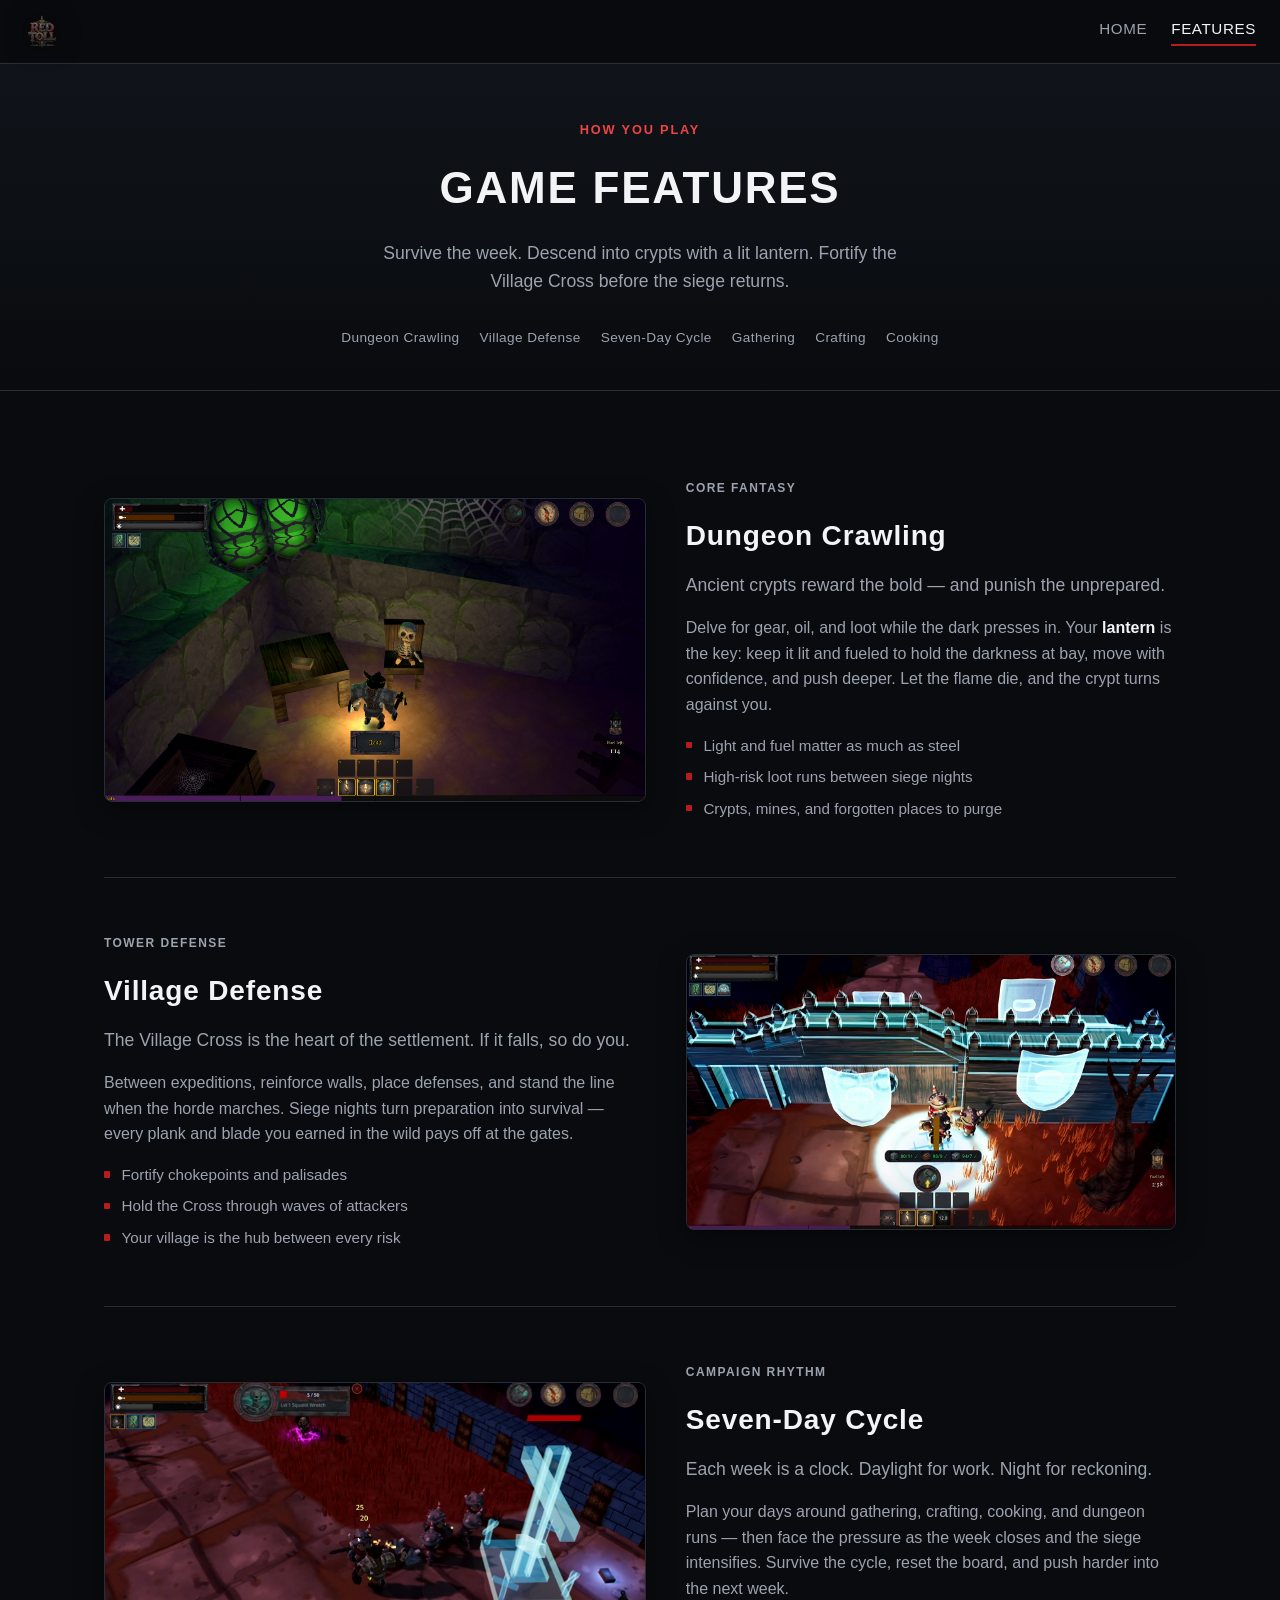
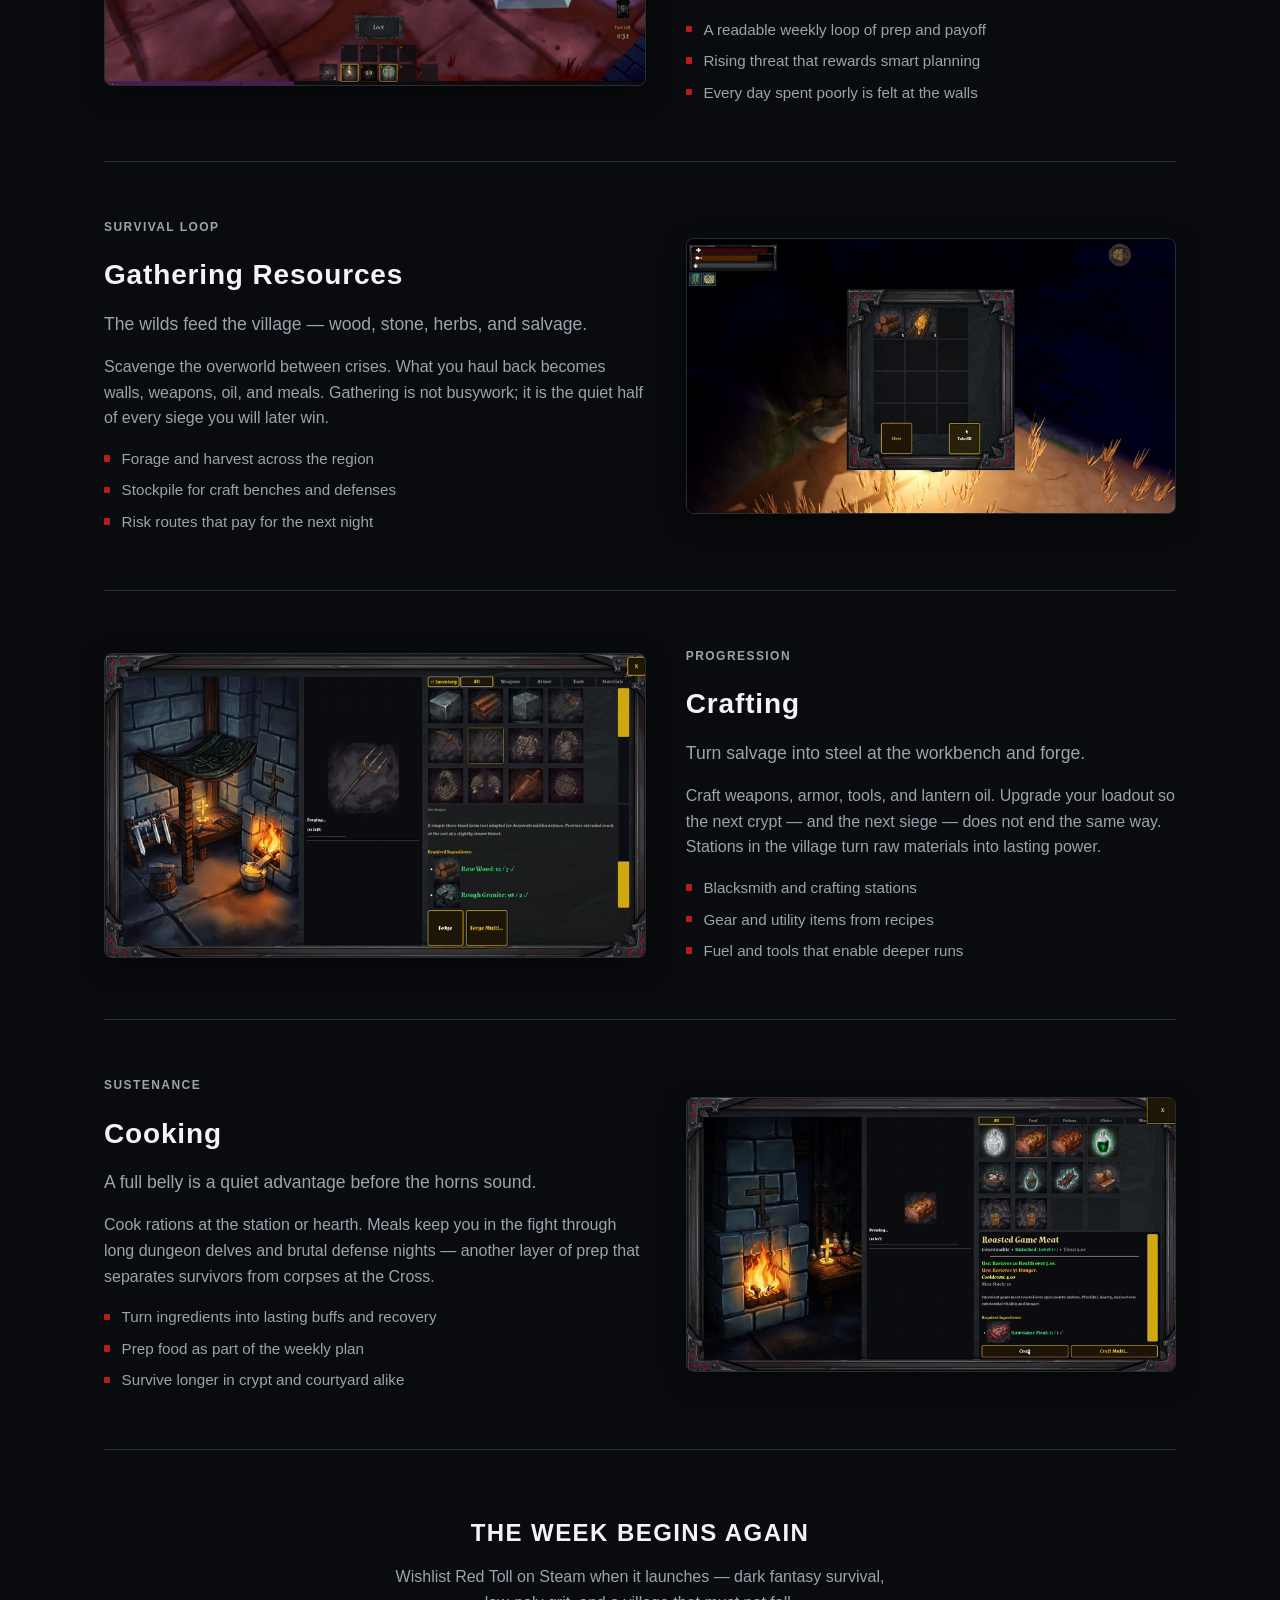
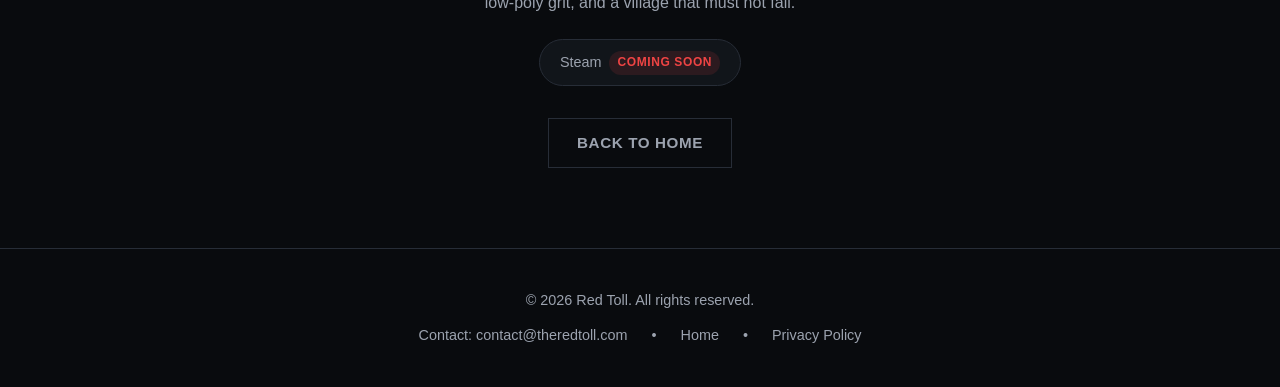
==== features.html @ 8001319e "Flatten site to Pages root and remove nested duplicates. Co-authored-by: Cursor <cursoragent@cursor." ====
<!DOCTYPE html>
<html lang="en">
<head>
  <meta charset="UTF-8">
  <meta name="viewport" content="width=device-width, initial-scale=1.0">
  <title>Red Toll — Features</title>
  <meta name="description" content="Dungeon crawling by lantern-light, village defense, the seven-day cycle, gathering, crafting, and cooking in Red Toll.">
  <link rel="icon" type="image/png" href="images/icon.png">
  <link rel="stylesheet" href="styles.css">
</head>
<body>

  <nav class="site-nav">
    <a href="index.html" class="nav-brand">
      <img src="images/logo.png" alt="Red Toll" class="nav-logo">
    </a>
    <div class="nav-links">
      <a href="index.html" class="nav-link">Home</a>
      <a href="features.html" class="nav-link active">Features</a>
    </div>
  </nav>

  <header class="page-hero">
    <div class="page-hero-content">
      <p class="page-eyebrow">How You Play</p>
      <h1 class="page-title">Game Features</h1>
      <p class="page-lead">Survive the week. Descend into crypts with a lit lantern. Fortify the Village Cross before the siege returns.</p>
      <nav class="jump-nav" aria-label="Feature sections">
        <a href="#dungeons">Dungeon Crawling</a>
        <a href="#village-defense">Village Defense</a>
        <a href="#seven-day">Seven-Day Cycle</a>
        <a href="#gathering">Gathering</a>
        <a href="#crafting">Crafting</a>
        <a href="#cooking">Cooking</a>
      </nav>
    </div>
  </header>

  <main class="features-main">

    <section id="dungeons" class="feature-row">
      <div class="feature-media">
        <img src="images/features/feature-dungeons.png" alt="Exploring a dark crypt by lantern light in Red Toll">
      </div>
      <div class="feature-copy">
        <p class="feature-kicker">Core Fantasy</p>
        <h2>Dungeon Crawling</h2>
        <p class="feature-lead">Ancient crypts reward the bold — and punish the unprepared.</p>
        <p>Delve for gear, oil, and loot while the dark presses in. Your <strong>lantern</strong> is the key: keep it lit and fueled to hold the darkness at bay, move with confidence, and push deeper. Let the flame die, and the crypt turns against you.</p>
        <ul class="feature-points">
          <li>Light and fuel matter as much as steel</li>
          <li>High-risk loot runs between siege nights</li>
          <li>Crypts, mines, and forgotten places to purge</li>
        </ul>
      </div>
    </section>

    <section id="village-defense" class="feature-row feature-row-reverse">
      <div class="feature-media">
        <img src="images/features/feature-village-defense.png" alt="Defending the Village Cross during a siege in Red Toll">
      </div>
      <div class="feature-copy">
        <p class="feature-kicker">Tower Defense</p>
        <h2>Village Defense</h2>
        <p class="feature-lead">The Village Cross is the heart of the settlement. If it falls, so do you.</p>
        <p>Between expeditions, reinforce walls, place defenses, and stand the line when the horde marches. Siege nights turn preparation into survival — every plank and blade you earned in the wild pays off at the gates.</p>
        <ul class="feature-points">
          <li>Fortify chokepoints and palisades</li>
          <li>Hold the Cross through waves of attackers</li>
          <li>Your village is the hub between every risk</li>
        </ul>
      </div>
    </section>

    <section id="seven-day" class="feature-row">
      <div class="feature-media">
        <img src="images/features/feature-seven-day-cycle.png" alt="The seven-day siege cycle in Red Toll">
      </div>
      <div class="feature-copy">
        <p class="feature-kicker">Campaign Rhythm</p>
        <h2>Seven-Day Cycle</h2>
        <p class="feature-lead">Each week is a clock. Daylight for work. Night for reckoning.</p>
        <p>Plan your days around gathering, crafting, cooking, and dungeon runs — then face the pressure as the week closes and the siege intensifies. Survive the cycle, reset the board, and push harder into the next week.</p>
        <ul class="feature-points">
          <li>A readable weekly loop of prep and payoff</li>
          <li>Rising threat that rewards smart planning</li>
          <li>Every day spent poorly is felt at the walls</li>
        </ul>
      </div>
    </section>

    <section id="gathering" class="feature-row feature-row-reverse">
      <div class="feature-media">
        <img src="images/features/feature-gathering.png" alt="Gathering resources in the wilderness in Red Toll">
      </div>
      <div class="feature-copy">
        <p class="feature-kicker">Survival Loop</p>
        <h2>Gathering Resources</h2>
        <p class="feature-lead">The wilds feed the village — wood, stone, herbs, and salvage.</p>
        <p>Scavenge the overworld between crises. What you haul back becomes walls, weapons, oil, and meals. Gathering is not busywork; it is the quiet half of every siege you will later win.</p>
        <ul class="feature-points">
          <li>Forage and harvest across the region</li>
          <li>Stockpile for craft benches and defenses</li>
          <li>Risk routes that pay for the next night</li>
        </ul>
      </div>
    </section>

    <section id="crafting" class="feature-row">
      <div class="feature-media">
        <img src="images/features/feature-crafting.png" alt="Crafting and blacksmithing gear in Red Toll">
      </div>
      <div class="feature-copy">
        <p class="feature-kicker">Progression</p>
        <h2>Crafting</h2>
        <p class="feature-lead">Turn salvage into steel at the workbench and forge.</p>
        <p>Craft weapons, armor, tools, and lantern oil. Upgrade your loadout so the next crypt — and the next siege — does not end the same way. Stations in the village turn raw materials into lasting power.</p>
        <ul class="feature-points">
          <li>Blacksmith and crafting stations</li>
          <li>Gear and utility items from recipes</li>
          <li>Fuel and tools that enable deeper runs</li>
        </ul>
      </div>
    </section>

    <section id="cooking" class="feature-row feature-row-reverse">
      <div class="feature-media">
        <img src="images/features/feature-cooking.png" alt="Cooking rations at a campfire or station in Red Toll">
      </div>
      <div class="feature-copy">
        <p class="feature-kicker">Sustenance</p>
        <h2>Cooking</h2>
        <p class="feature-lead">A full belly is a quiet advantage before the horns sound.</p>
        <p>Cook rations at the station or hearth. Meals keep you in the fight through long dungeon delves and brutal defense nights — another layer of prep that separates survivors from corpses at the Cross.</p>
        <ul class="feature-points">
          <li>Turn ingredients into lasting buffs and recovery</li>
          <li>Prep food as part of the weekly plan</li>
          <li>Survive longer in crypt and courtyard alike</li>
        </ul>
      </div>
    </section>

    <section class="features-cta">
      <h2>The week begins again</h2>
      <p>Wishlist Red Toll on Steam when it launches — dark fantasy survival, low-poly grit, and a village that must not fall.</p>
      <div class="badge-group">
        <div class="badge">Steam <span class="badge-tag">Coming Soon</span></div>
      </div>
      <a href="index.html" class="cta-link cta-link-muted">Back to Home</a>
    </section>

  </main>

  <div id="privacy-modal" class="privacy-modal" onclick="onPrivacyBackdropClick(event)">
    <div class="privacy-box">
      <h3>Privacy Policy</h3>
      <p>This website is an informational landing page for the indie game <strong>Red Toll</strong>.</p>
      <p>We do not collect personal data, do not use tracking or advertising cookies, and do not store any personal user information on our servers.</p>
      <p>If you contact us via email, your address is only used to reply to your inquiry.</p>
      <button class="privacy-close-btn" onclick="closePrivacyModal()">Close</button>
    </div>
  </div>

  <footer>
    <p>&copy; 2026 Red Toll. All rights reserved.</p>
    <div class="footer-links">
      <a href="mailto:contact@theredtoll.com" class="contact-badge">Contact: contact@theredtoll.com</a>
      <span>&bull;</span>
      <a href="index.html">Home</a>
      <span>&bull;</span>
      <a href="javascript:void(0)" onclick="openPrivacyModal()">Privacy Policy</a>
    </div>
  </footer>

  <script src="site.js"></script>
</body>
</html>
---- styles.css ----
:root {
  --bg-dark: #090b0e;
  --card-bg: #14181f;
  --accent-red: #b91c1c;
  --accent-hover: #dc2626;
  --text-main: #f3f4f6;
  --text-muted: #9ca3af;
  --border-color: #272d37;
}

* {
  box-sizing: border-box;
  margin: 0;
  padding: 0;
}

html {
  scroll-behavior: smooth;
}

body {
  font-family: -apple-system, BlinkMacSystemFont, "Segoe UI", Roboto, sans-serif;
  background-color: var(--bg-dark);
  color: var(--text-main);
  line-height: 1.6;
  display: flex;
  flex-direction: column;
  align-items: center;
  min-height: 100vh;
}

/* —— Shared nav —— */
.site-nav {
  width: 100%;
  display: flex;
  align-items: center;
  justify-content: space-between;
  padding: 0.85rem 1.5rem;
  border-bottom: 1px solid var(--border-color);
  background: rgba(9, 11, 14, 0.92);
  position: sticky;
  top: 0;
  z-index: 100;
  backdrop-filter: blur(8px);
}

.nav-brand {
  display: flex;
  align-items: center;
  text-decoration: none;
}

.nav-logo {
  height: 36px;
  width: auto;
  filter: drop-shadow(0 0 12px rgba(0, 0, 0, 0.8));
}

.nav-links {
  display: flex;
  gap: 1.5rem;
}

.nav-link {
  color: var(--text-muted);
  text-decoration: none;
  font-size: 0.95rem;
  font-weight: 500;
  letter-spacing: 0.04em;
  text-transform: uppercase;
  transition: color 0.2s ease;
  border-bottom: 2px solid transparent;
  padding-bottom: 0.15rem;
}

.nav-link:hover {
  color: var(--text-main);
}

.nav-link.active {
  color: var(--text-main);
  border-bottom-color: var(--accent-red);
}

/* —— Home hero —— */
.hero-wrapper {
  width: 100%;
  background: linear-gradient(rgba(9, 11, 14, 0.55), var(--bg-dark)), url('images/hero_banner.png') center/cover no-repeat;
  display: flex;
  justify-content: center;
  border-bottom: 1px solid var(--border-color);
  padding: 5rem 1.5rem 4rem;
}

.hero-content {
  max-width: 800px;
  text-align: center;
  display: flex;
  flex-direction: column;
  align-items: center;
}

.game-logo {
  max-width: 380px;
  width: 100%;
  height: auto;
  margin-bottom: 2rem;
  filter: drop-shadow(0 0 35px rgba(0, 0, 0, 0.95));
}

.hero-tagline {
  font-size: 1.35rem;
  font-weight: 500;
  color: #e5e7eb;
  max-width: 650px;
  margin-bottom: 2.5rem;
  text-shadow: 0 2px 10px rgba(0, 0, 0, 0.85);
}

.badge-group {
  display: flex;
  flex-wrap: wrap;
  justify-content: center;
  gap: 0.85rem;
}

.badge {
  display: inline-flex;
  align-items: center;
  gap: 0.5rem;
  padding: 0.65rem 1.25rem;
  font-size: 0.9rem;
  font-weight: 500;
  color: var(--text-muted);
  background-color: rgba(20, 24, 31, 0.8);
  border: 1px solid var(--border-color);
  border-radius: 9999px;
  backdrop-filter: blur(6px);
  user-select: none;
}

.badge-tag {
  font-size: 0.75rem;
  text-transform: uppercase;
  letter-spacing: 0.05em;
  color: #ef4444;
  background: rgba(239, 68, 68, 0.12);
  padding: 0.15rem 0.5rem;
  border-radius: 9999px;
  font-weight: 600;
}

.cta-link {
  margin-top: 2rem;
  display: inline-block;
  padding: 0.75rem 1.75rem;
  background: var(--accent-red);
  color: #fff;
  text-decoration: none;
  font-weight: 600;
  font-size: 0.95rem;
  letter-spacing: 0.04em;
  text-transform: uppercase;
  border: 1px solid transparent;
  transition: background 0.2s ease;
}

.cta-link:hover {
  background: var(--accent-hover);
}

.cta-link-muted {
  background: transparent;
  border-color: var(--border-color);
  color: var(--text-muted);
}

.cta-link-muted:hover {
  background: rgba(255, 255, 255, 0.04);
  color: var(--text-main);
}

.container {
  width: 100%;
  max-width: 1120px;
  padding: 4rem 1.5rem;
}

.section-title {
  font-size: 1.6rem;
  text-align: center;
  margin-bottom: 2rem;
  color: var(--text-main);
  text-transform: uppercase;
  letter-spacing: 0.08em;
}

.gallery-grid {
  display: grid;
  grid-template-columns: repeat(auto-fit, minmax(320px, 1fr));
  gap: 1.5rem;
}

.screenshot-card {
  background: var(--card-bg);
  border: 1px solid var(--border-color);
  border-radius: 8px;
  overflow: hidden;
  aspect-ratio: 16 / 9;
  box-shadow: 0 4px 20px rgba(0, 0, 0, 0.4);
  cursor: pointer;
  position: relative;
}

.screenshot-card img {
  width: 100%;
  height: 100%;
  object-fit: cover;
  display: block;
  transition: transform 0.3s ease, filter 0.3s ease;
}

.screenshot-card:hover img {
  transform: scale(1.04);
  filter: brightness(1.1);
}

/* —— Features page —— */
.page-hero {
  width: 100%;
  border-bottom: 1px solid var(--border-color);
  background: linear-gradient(180deg, #10141a 0%, var(--bg-dark) 100%);
  padding: 3.5rem 1.5rem 2.5rem;
  display: flex;
  justify-content: center;
}

.page-hero-content {
  max-width: 800px;
  text-align: center;
}

.page-eyebrow {
  font-size: 0.8rem;
  text-transform: uppercase;
  letter-spacing: 0.14em;
  color: #ef4444;
  margin-bottom: 0.75rem;
  font-weight: 600;
}

.page-title {
  font-size: clamp(2rem, 4vw, 2.75rem);
  font-weight: 700;
  letter-spacing: 0.04em;
  text-transform: uppercase;
  margin-bottom: 1rem;
}

.page-lead {
  color: var(--text-muted);
  font-size: 1.1rem;
  max-width: 560px;
  margin: 0 auto 2rem;
}

.jump-nav {
  display: flex;
  flex-wrap: wrap;
  justify-content: center;
  gap: 0.65rem 1.25rem;
}

.jump-nav a {
  color: var(--text-muted);
  text-decoration: none;
  font-size: 0.85rem;
  letter-spacing: 0.03em;
  border-bottom: 1px solid transparent;
  transition: color 0.2s ease, border-color 0.2s ease;
}

.jump-nav a:hover {
  color: var(--text-main);
  border-bottom-color: var(--accent-red);
}

.features-main {
  width: 100%;
  max-width: 1120px;
  padding: 2rem 1.5rem 4rem;
}

.feature-row {
  display: grid;
  grid-template-columns: 1.05fr 0.95fr;
  gap: 2.5rem;
  align-items: center;
  padding: 3.5rem 0;
  border-bottom: 1px solid var(--border-color);
}

.feature-row-reverse .feature-media {
  order: 2;
}

.feature-row-reverse .feature-copy {
  order: 1;
}

.feature-media {
  border: 1px solid var(--border-color);
  border-radius: 8px;
  overflow: hidden;
  background: var(--card-bg);
  aspect-ratio: 16 / 9;
  box-shadow: 0 8px 28px rgba(0, 0, 0, 0.45);
}

.feature-media img {
  width: 100%;
  height: 100%;
  object-fit: cover;
  display: block;
}

.feature-kicker {
  font-size: 0.75rem;
  text-transform: uppercase;
  letter-spacing: 0.12em;
  color: #ef4444;
  font-weight: 600;
  margin-bottom: 0.5rem;
}

.feature-copy h2 {
  font-size: 1.75rem;
  letter-spacing: 0.03em;
  margin-bottom: 0.75rem;
}

.feature-lead {
  font-size: 1.1rem;
  color: #e5e7eb;
  margin-bottom: 0.85rem;
}

.feature-copy p {
  color: var(--text-muted);
  margin-bottom: 1rem;
}

.feature-copy strong {
  color: var(--text-main);
  font-weight: 600;
}

.feature-points {
  list-style: none;
  display: flex;
  flex-direction: column;
  gap: 0.45rem;
}

.feature-points li {
  color: var(--text-muted);
  font-size: 0.95rem;
  padding-left: 1.1rem;
  position: relative;
}

.feature-points li::before {
  content: "";
  position: absolute;
  left: 0;
  top: 0.55em;
  width: 0.4rem;
  height: 0.4rem;
  background: var(--accent-red);
  border-radius: 1px;
}

.features-cta {
  text-align: center;
  padding: 4rem 1rem 1rem;
}

.features-cta h2 {
  font-size: 1.5rem;
  text-transform: uppercase;
  letter-spacing: 0.06em;
  margin-bottom: 0.75rem;
}

.features-cta p {
  color: var(--text-muted);
  max-width: 520px;
  margin: 0 auto 1.5rem;
}

/* —— Lightbox —— */
.lightbox-modal {
  display: none;
  position: fixed;
  top: 0;
  left: 0;
  width: 100vw;
  height: 100vh;
  background: rgba(5, 7, 10, 0.92);
  backdrop-filter: blur(10px);
  z-index: 9999;
  justify-content: center;
  align-items: center;
  opacity: 0;
  transition: opacity 0.25s ease;
}

.lightbox-modal.active {
  display: flex;
  opacity: 1;
}

.lightbox-img-wrapper {
  max-width: 88vw;
  max-height: 85vh;
  display: flex;
  justify-content: center;
  align-items: center;
}

.lightbox-img-wrapper img {
  max-width: 100%;
  max-height: 85vh;
  border-radius: 8px;
  box-shadow: 0 10px 40px rgba(0, 0, 0, 0.9);
  border: 1px solid var(--border-color);
  object-fit: contain;
  user-select: none;
}

.lightbox-btn {
  position: absolute;
  background: rgba(20, 24, 31, 0.7);
  border: 1px solid var(--border-color);
  color: #fff;
  font-size: 2rem;
  width: 50px;
  height: 50px;
  display: flex;
  align-items: center;
  justify-content: center;
  border-radius: 50%;
  cursor: pointer;
  transition: all 0.2s ease;
  user-select: none;
}

.lightbox-btn:hover {
  background: var(--accent-red);
  border-color: var(--accent-hover);
}

.lightbox-close {
  top: 25px;
  right: 25px;
  font-size: 1.5rem;
}

.lightbox-prev {
  left: 30px;
}

.lightbox-next {
  right: 30px;
}

/* —— Privacy —— */
.privacy-modal {
  display: none;
  position: fixed;
  top: 0;
  left: 0;
  width: 100vw;
  height: 100vh;
  background: rgba(5, 7, 10, 0.85);
  backdrop-filter: blur(6px);
  z-index: 10000;
  justify-content: center;
  align-items: center;
  padding: 1.5rem;
}

.privacy-modal.active {
  display: flex;
}

.privacy-box {
  background: var(--card-bg);
  border: 1px solid var(--border-color);
  border-radius: 8px;
  max-width: 560px;
  width: 100%;
  padding: 2rem;
  position: relative;
  box-shadow: 0 10px 30px rgba(0, 0, 0, 0.7);
}

.privacy-box h3 {
  font-size: 1.3rem;
  margin-bottom: 1rem;
  color: var(--text-main);
}

.privacy-box p {
  font-size: 0.95rem;
  color: var(--text-muted);
  margin-bottom: 1rem;
  line-height: 1.6;
}

.privacy-close-btn {
  display: inline-block;
  margin-top: 0.5rem;
  padding: 0.5rem 1.25rem;
  background: var(--accent-red);
  color: #fff;
  border: none;
  border-radius: 4px;
  cursor: pointer;
  font-size: 0.9rem;
}

.privacy-close-btn:hover {
  background: var(--accent-hover);
}

footer {
  width: 100%;
  border-top: 1px solid var(--border-color);
  padding: 2.5rem 1.5rem;
  text-align: center;
  font-size: 0.9rem;
  color: var(--text-muted);
  margin-top: auto;
}

.footer-links {
  margin-top: 0.75rem;
  display: flex;
  justify-content: center;
  align-items: center;
  gap: 1.5rem;
  flex-wrap: wrap;
}

.footer-links a {
  color: var(--text-muted);
  text-decoration: none;
  transition: color 0.2s ease;
}

.footer-links a:hover {
  color: var(--text-main);
}

.contact-badge {
  color: var(--text-main);
  font-weight: 500;
}

@media (max-width: 860px) {
  .feature-row,
  .feature-row-reverse {
    grid-template-columns: 1fr;
    gap: 1.5rem;
    padding: 2.5rem 0;
  }

  .feature-row-reverse .feature-media,
  .feature-row-reverse .feature-copy {
    order: unset;
  }

  .lightbox-prev {
    left: 12px;
  }

  .lightbox-next {
    right: 12px;
  }
}
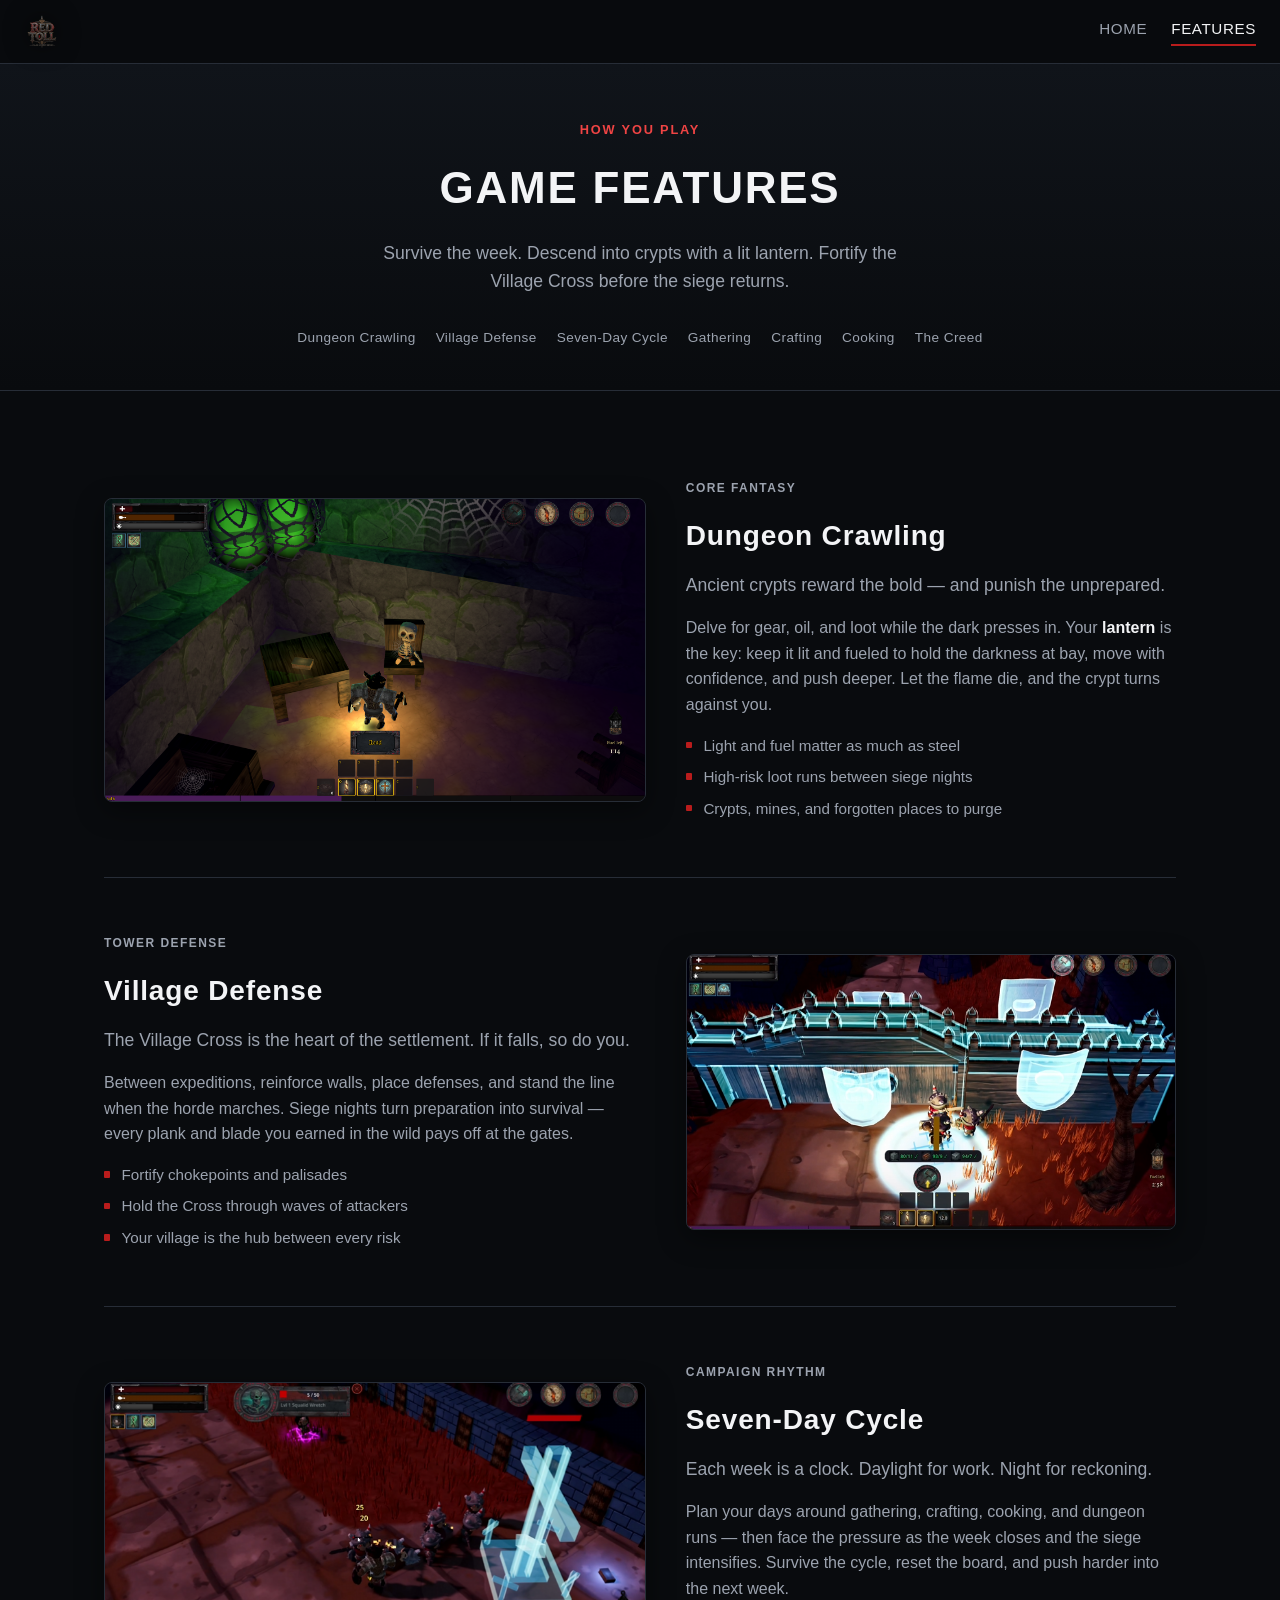
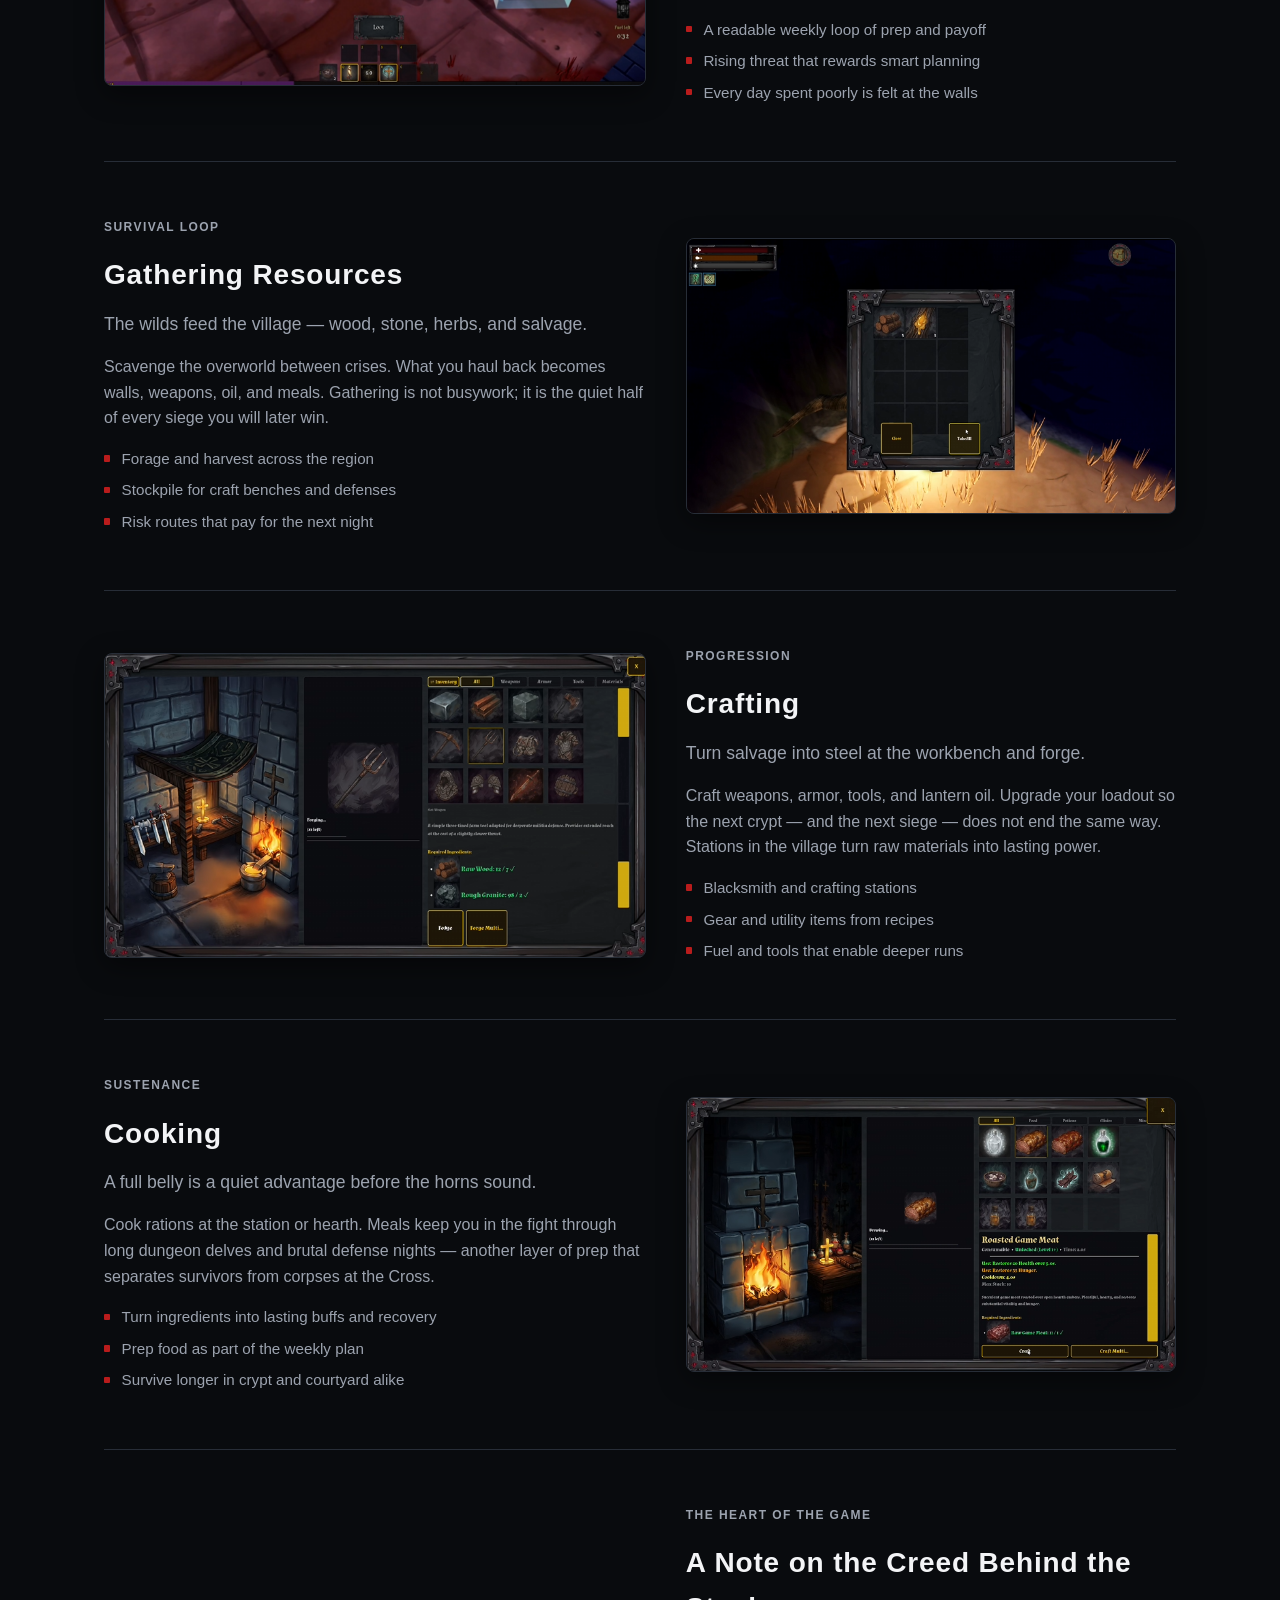
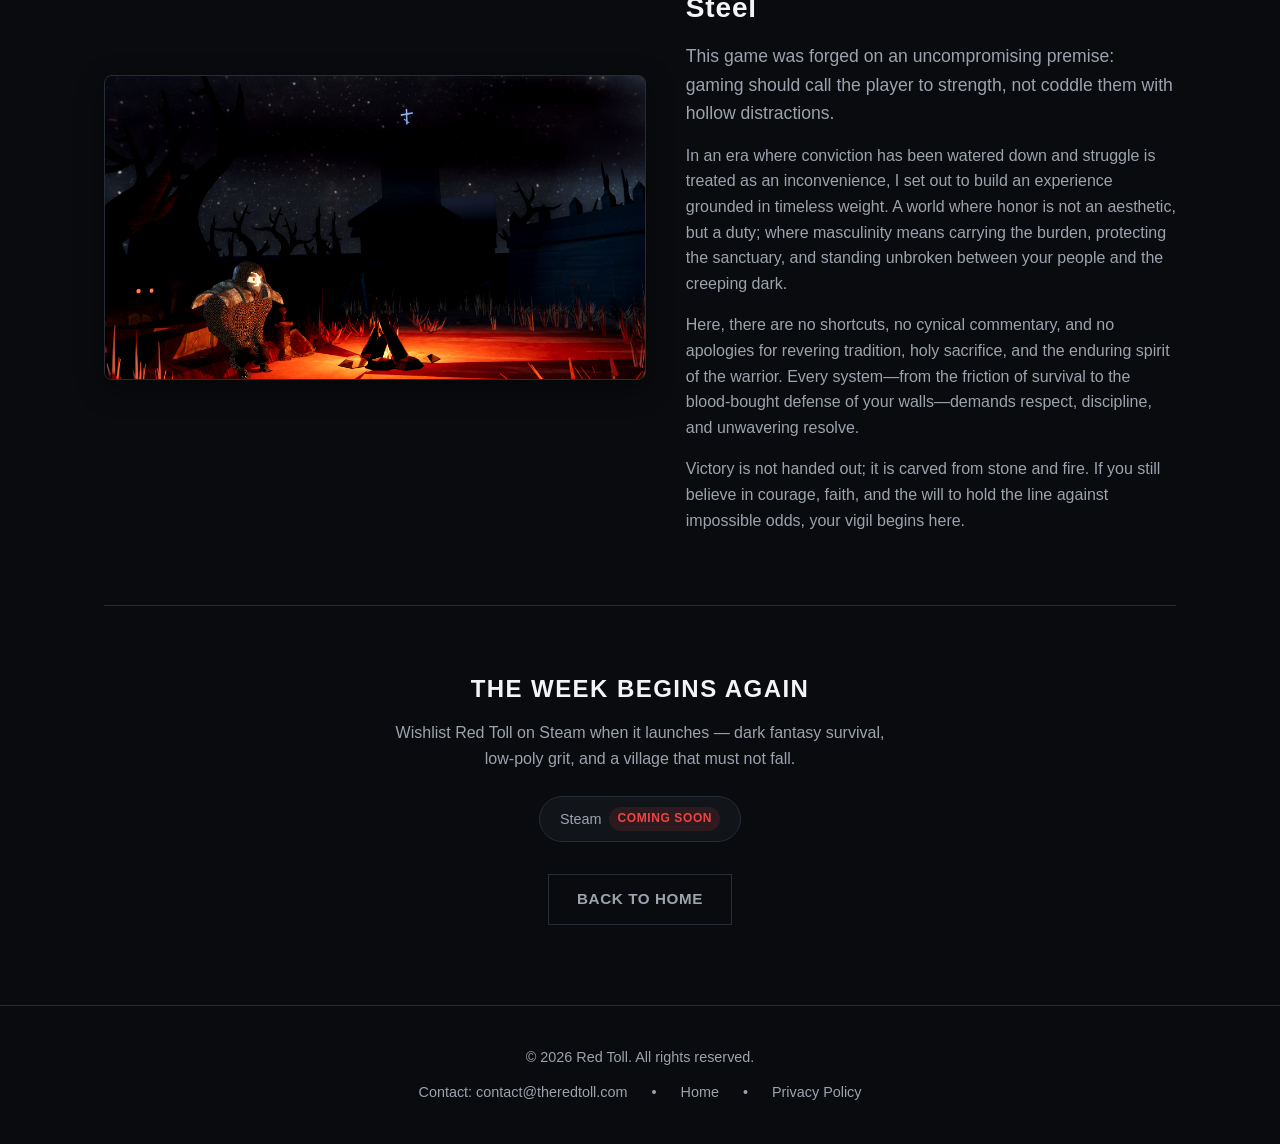
==== commit 3880d4ec: "Add creed section as final Features category. Co-authored-by: Cursor <cursoragent@cursor.com>" ====
--- a/features.html
+++ b/features.html
@@ -4,7 +4,7 @@
   <meta charset="UTF-8">
   <meta name="viewport" content="width=device-width, initial-scale=1.0">
   <title>Red Toll — Features</title>
-  <meta name="description" content="Dungeon crawling by lantern-light, village defense, the seven-day cycle, gathering, crafting, and cooking in Red Toll.">
+  <meta name="description" content="Dungeon crawling by lantern-light, village defense, the seven-day cycle, gathering, crafting, cooking, and the creed behind Red Toll.">
   <link rel="icon" type="image/png" href="images/icon.png">
   <link rel="stylesheet" href="styles.css">
 </head>
@@ -32,6 +32,7 @@
         <a href="#gathering">Gathering</a>
         <a href="#crafting">Crafting</a>
         <a href="#cooking">Cooking</a>
+        <a href="#creed">The Creed</a>
       </nav>
     </div>
   </header>
@@ -140,6 +141,20 @@
       </div>
     </section>
 
+    <section id="creed" class="feature-row">
+      <div class="feature-media">
+        <img src="images/features/heart-of-the-game.png" alt="The heart of Red Toll — the creed behind the steel">
+      </div>
+      <div class="feature-copy">
+        <p class="feature-kicker">The Heart of the Game</p>
+        <h2>A Note on the Creed Behind the Steel</h2>
+        <p class="feature-lead">This game was forged on an uncompromising premise: gaming should call the player to strength, not coddle them with hollow distractions.</p>
+        <p>In an era where conviction has been watered down and struggle is treated as an inconvenience, I set out to build an experience grounded in timeless weight. A world where honor is not an aesthetic, but a duty; where masculinity means carrying the burden, protecting the sanctuary, and standing unbroken between your people and the creeping dark.</p>
+        <p>Here, there are no shortcuts, no cynical commentary, and no apologies for revering tradition, holy sacrifice, and the enduring spirit of the warrior. Every system—from the friction of survival to the blood-bought defense of your walls—demands respect, discipline, and unwavering resolve.</p>
+        <p>Victory is not handed out; it is carved from stone and fire. If you still believe in courage, faith, and the will to hold the line against impossible odds, your vigil begins here.</p>
+      </div>
+    </section>
+
     <section class="features-cta">
       <h2>The week begins again</h2>
       <p>Wishlist Red Toll on Steam when it launches — dark fantasy survival, low-poly grit, and a village that must not fall.</p>
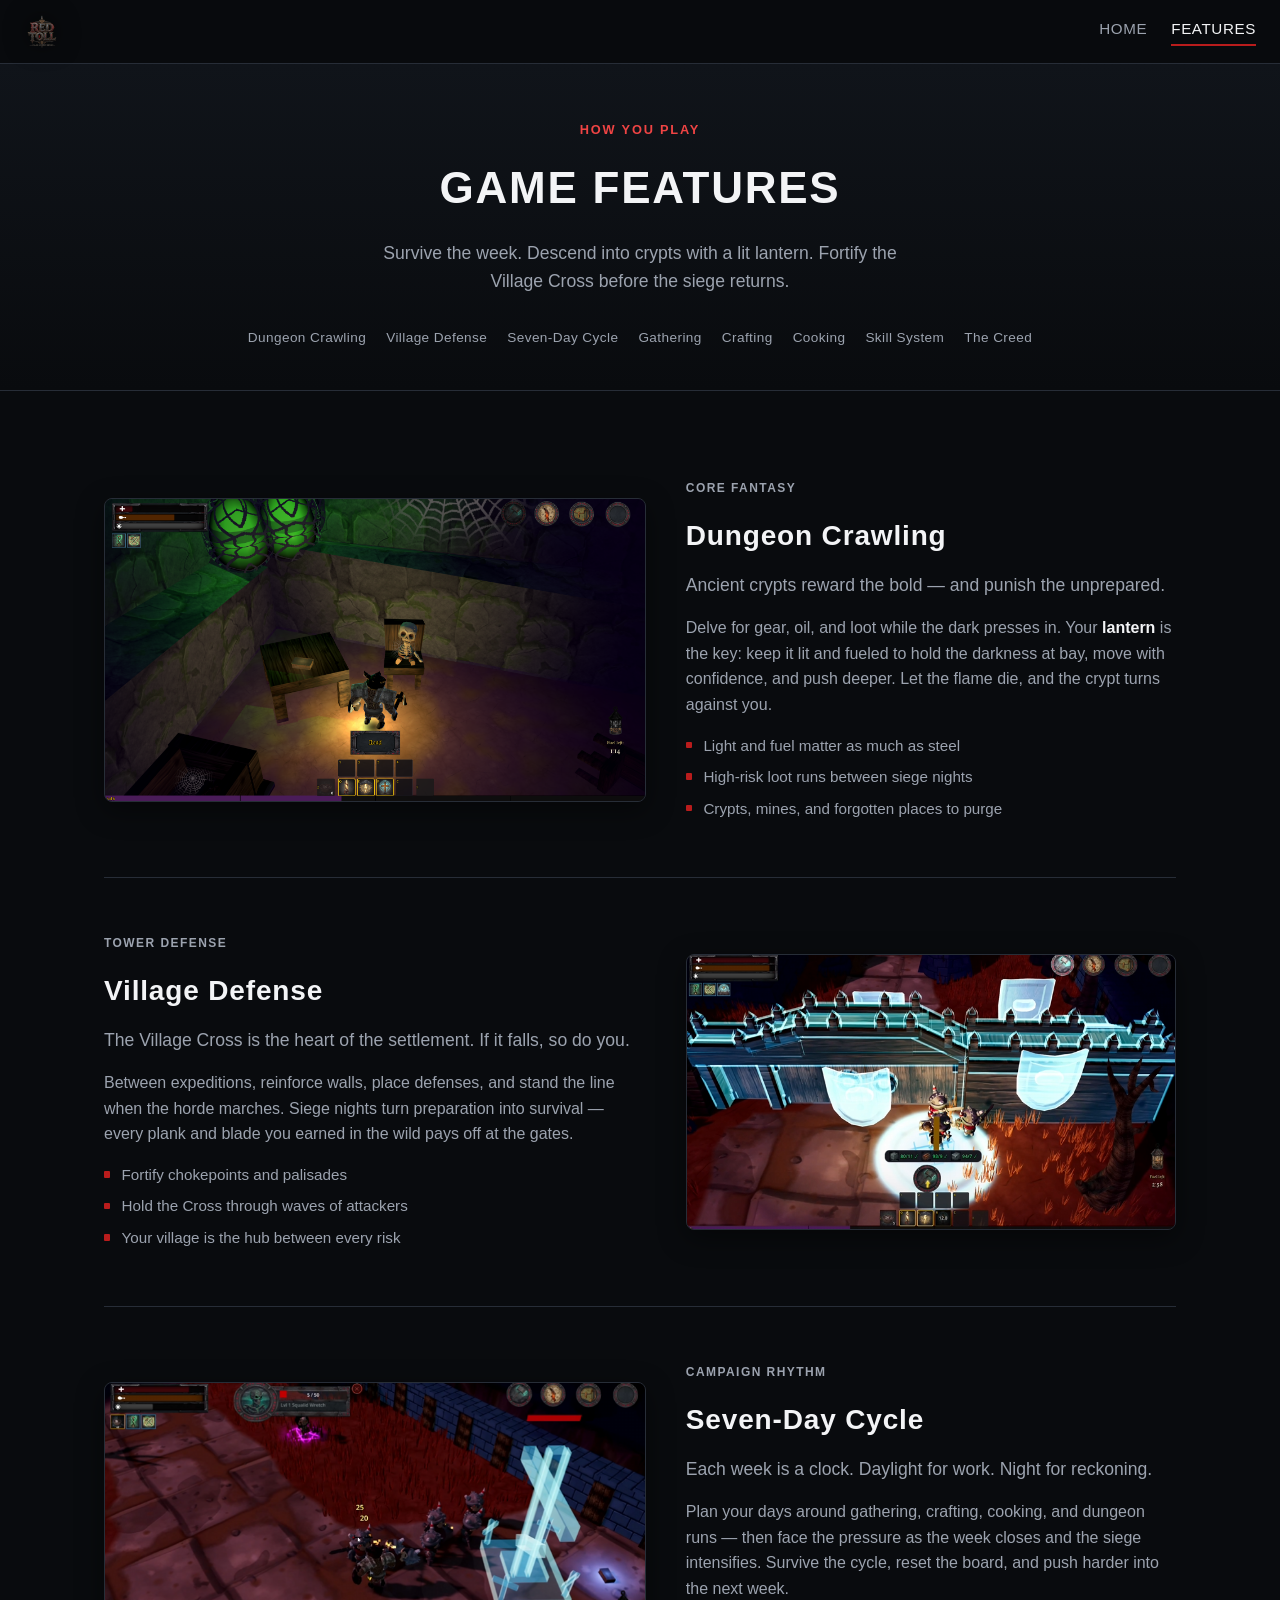
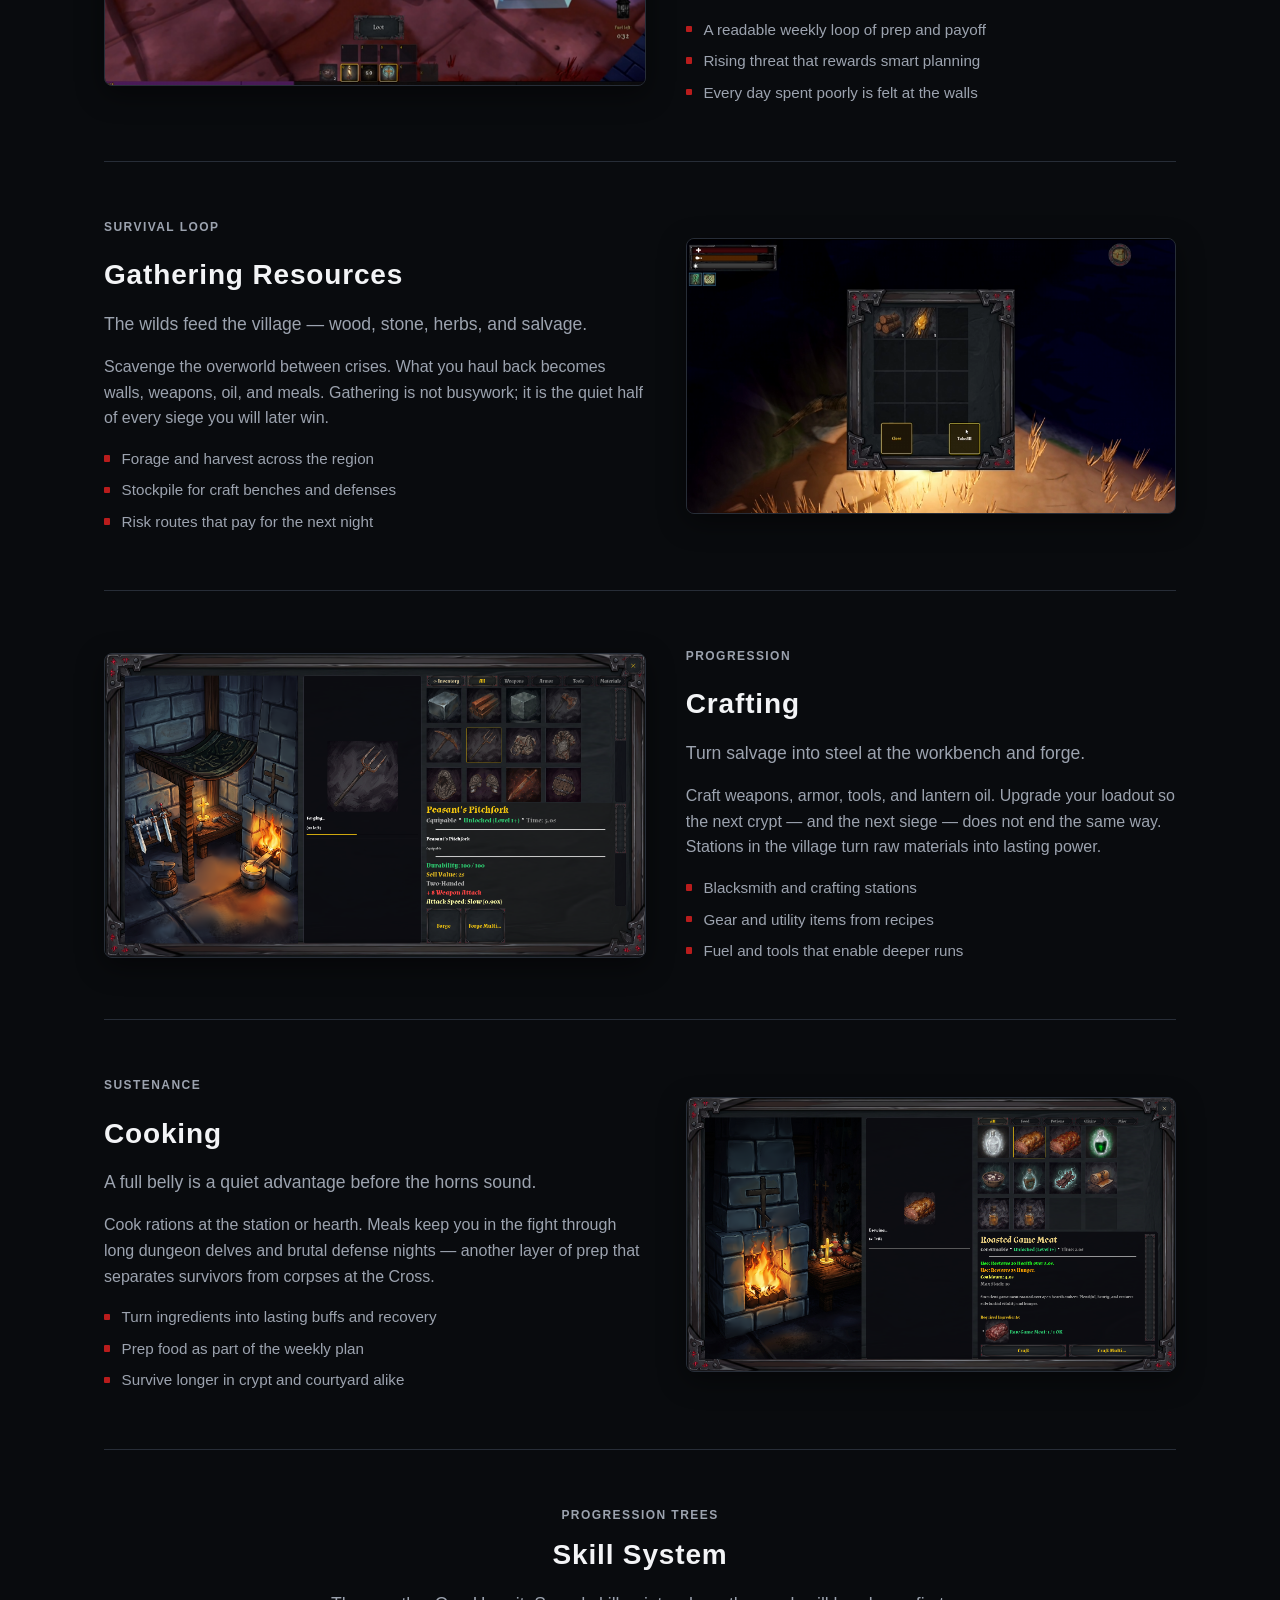
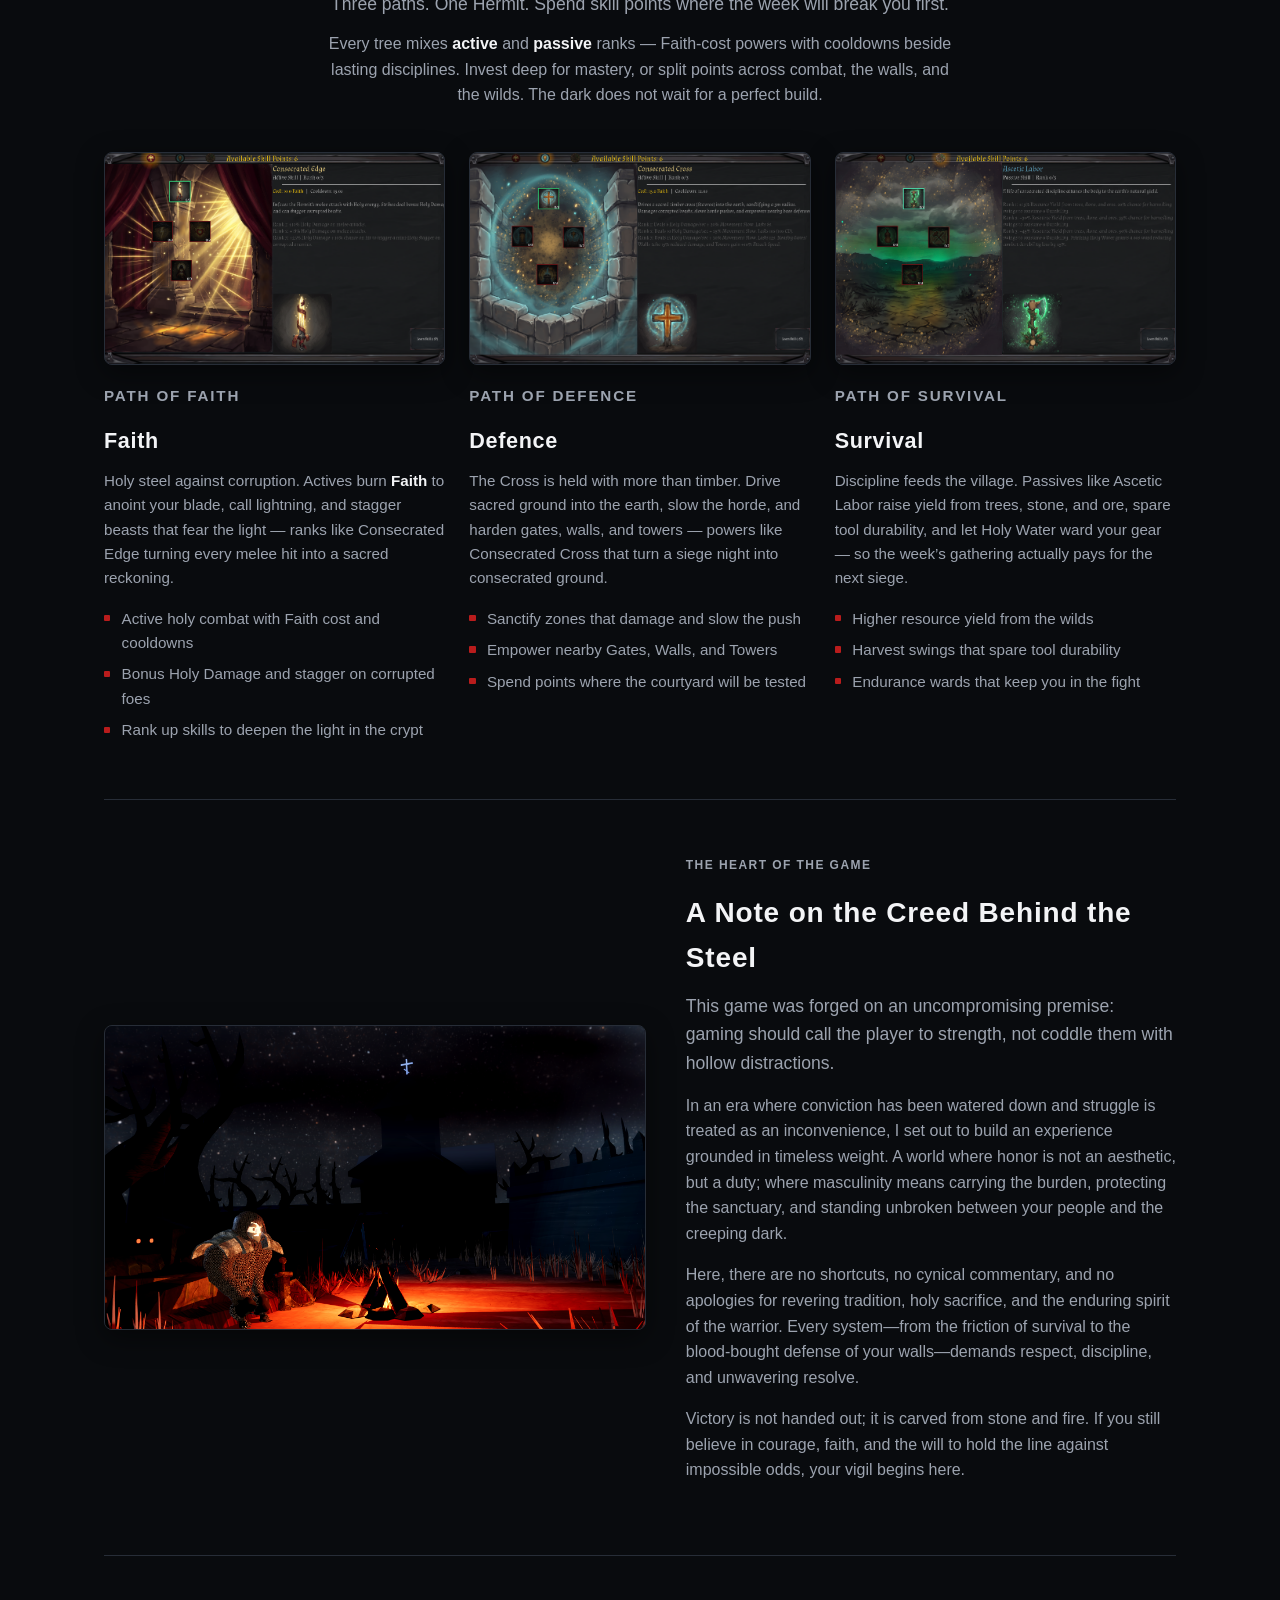
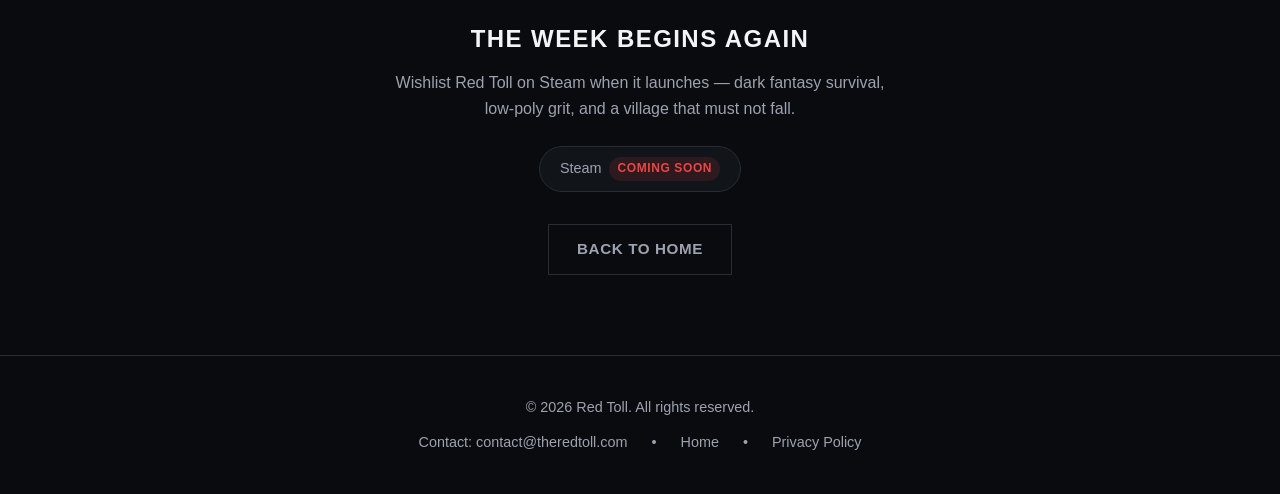
==== commit f61558bf: "Add skill system section and refresh feature screenshots. Show Faith, Defence, and Survival trees be" ====
--- a/features.html
+++ b/features.html
@@ -4,7 +4,7 @@
   <meta charset="UTF-8">
   <meta name="viewport" content="width=device-width, initial-scale=1.0">
   <title>Red Toll — Features</title>
-  <meta name="description" content="Dungeon crawling by lantern-light, village defense, the seven-day cycle, gathering, crafting, cooking, and the creed behind Red Toll.">
+  <meta name="description" content="Dungeon crawling by lantern-light, village defense, the seven-day cycle, gathering, crafting, cooking, the Faith Defence and Survival skill trees, and the creed behind Red Toll.">
   <link rel="icon" type="image/png" href="images/icon.png">
   <link rel="stylesheet" href="styles.css">
 </head>
@@ -32,6 +32,7 @@
         <a href="#gathering">Gathering</a>
         <a href="#crafting">Crafting</a>
         <a href="#cooking">Cooking</a>
+        <a href="#skill-system">Skill System</a>
         <a href="#creed">The Creed</a>
       </nav>
     </div>
@@ -138,6 +139,65 @@
           <li>Prep food as part of the weekly plan</li>
           <li>Survive longer in crypt and courtyard alike</li>
         </ul>
+      </div>
+    </section>
+
+    <section id="skill-system" class="skill-system">
+      <div class="skill-system-intro">
+        <p class="feature-kicker">Progression Trees</p>
+        <h2>Skill System</h2>
+        <p class="feature-lead">Three paths. One Hermit. Spend skill points where the week will break you first.</p>
+        <p>Every tree mixes <strong>active</strong> and <strong>passive</strong> ranks — Faith-cost powers with cooldowns beside lasting disciplines. Invest deep for mastery, or split points across combat, the walls, and the wilds. The dark does not wait for a perfect build.</p>
+      </div>
+
+      <div class="skill-paths">
+        <article class="skill-path">
+          <div class="skill-path-media">
+            <img src="images/features/skill-faith.png" alt="Faith skill tree in Red Toll — Consecrated Edge and holy combat ranks">
+          </div>
+          <div class="skill-path-copy">
+            <p class="feature-kicker">Path of Faith</p>
+            <h3>Faith</h3>
+            <p>Holy steel against corruption. Actives burn <strong>Faith</strong> to anoint your blade, call lightning, and stagger beasts that fear the light — ranks like Consecrated Edge turning every melee hit into a sacred reckoning.</p>
+            <ul class="feature-points">
+              <li>Active holy combat with Faith cost and cooldowns</li>
+              <li>Bonus Holy Damage and stagger on corrupted foes</li>
+              <li>Rank up skills to deepen the light in the crypt</li>
+            </ul>
+          </div>
+        </article>
+
+        <article class="skill-path">
+          <div class="skill-path-media">
+            <img src="images/features/skill-defence.png" alt="Defence skill tree in Red Toll — Consecrated Cross and siege fortification ranks">
+          </div>
+          <div class="skill-path-copy">
+            <p class="feature-kicker">Path of Defence</p>
+            <h3>Defence</h3>
+            <p>The Cross is held with more than timber. Drive sacred ground into the earth, slow the horde, and harden gates, walls, and towers — powers like Consecrated Cross that turn a siege night into consecrated ground.</p>
+            <ul class="feature-points">
+              <li>Sanctify zones that damage and slow the push</li>
+              <li>Empower nearby Gates, Walls, and Towers</li>
+              <li>Spend points where the courtyard will be tested</li>
+            </ul>
+          </div>
+        </article>
+
+        <article class="skill-path">
+          <div class="skill-path-media">
+            <img src="images/features/skill-survival.png" alt="Survival skill tree in Red Toll — Ascetic Labor and wilderness yield ranks">
+          </div>
+          <div class="skill-path-copy">
+            <p class="feature-kicker">Path of Survival</p>
+            <h3>Survival</h3>
+            <p>Discipline feeds the village. Passives like Ascetic Labor raise yield from trees, stone, and ore, spare tool durability, and let Holy Water ward your gear — so the week’s gathering actually pays for the next siege.</p>
+            <ul class="feature-points">
+              <li>Higher resource yield from the wilds</li>
+              <li>Harvest swings that spare tool durability</li>
+              <li>Endurance wards that keep you in the fight</li>
+            </ul>
+          </div>
+        </article>
       </div>
     </section>
 
--- a/styles.css
+++ b/styles.css
@@ -378,6 +378,83 @@
   height: 0.4rem;
   background: var(--accent-red);
   border-radius: 1px;
+}
+
+.skill-system {
+  padding: 3.5rem 0;
+  border-bottom: 1px solid var(--border-color);
+}
+
+.skill-system-intro {
+  max-width: 640px;
+  margin: 0 auto 2.75rem;
+  text-align: center;
+}
+
+.skill-system-intro h2 {
+  font-size: 1.75rem;
+  letter-spacing: 0.03em;
+  margin-bottom: 0.75rem;
+}
+
+.skill-system-intro .feature-lead {
+  margin-bottom: 0.85rem;
+}
+
+.skill-system-intro p {
+  color: var(--text-muted);
+}
+
+.skill-system-intro strong {
+  color: var(--text-main);
+  font-weight: 600;
+}
+
+.skill-paths {
+  display: grid;
+  grid-template-columns: repeat(3, 1fr);
+  gap: 1.5rem;
+}
+
+.skill-path-media {
+  border: 1px solid var(--border-color);
+  border-radius: 8px;
+  overflow: hidden;
+  background: var(--card-bg);
+  aspect-ratio: 16 / 10;
+  box-shadow: 0 8px 28px rgba(0, 0, 0, 0.45);
+  margin-bottom: 1.15rem;
+}
+
+.skill-path-media img {
+  width: 100%;
+  height: 100%;
+  object-fit: cover;
+  object-position: top center;
+  display: block;
+  transition: transform 0.35s ease, filter 0.35s ease;
+}
+
+.skill-path:hover .skill-path-media img {
+  transform: scale(1.03);
+  filter: brightness(1.08);
+}
+
+.skill-path-copy h3 {
+  font-size: 1.35rem;
+  letter-spacing: 0.03em;
+  margin-bottom: 0.65rem;
+}
+
+.skill-path-copy p {
+  color: var(--text-muted);
+  margin-bottom: 1rem;
+  font-size: 0.95rem;
+}
+
+.skill-path-copy strong {
+  color: var(--text-main);
+  font-weight: 600;
 }
 
 .features-cta {
@@ -568,6 +645,17 @@
   font-weight: 500;
 }
 
+@media (max-width: 960px) {
+  .skill-paths {
+    grid-template-columns: 1fr;
+    gap: 2.25rem;
+  }
+
+  .skill-path-media {
+    aspect-ratio: 16 / 9;
+  }
+}
+
 @media (max-width: 860px) {
   .feature-row,
   .feature-row-reverse {
@@ -581,6 +669,10 @@
     order: unset;
   }
 
+  .skill-system {
+    padding: 2.5rem 0;
+  }
+
   .lightbox-prev {
     left: 12px;
   }
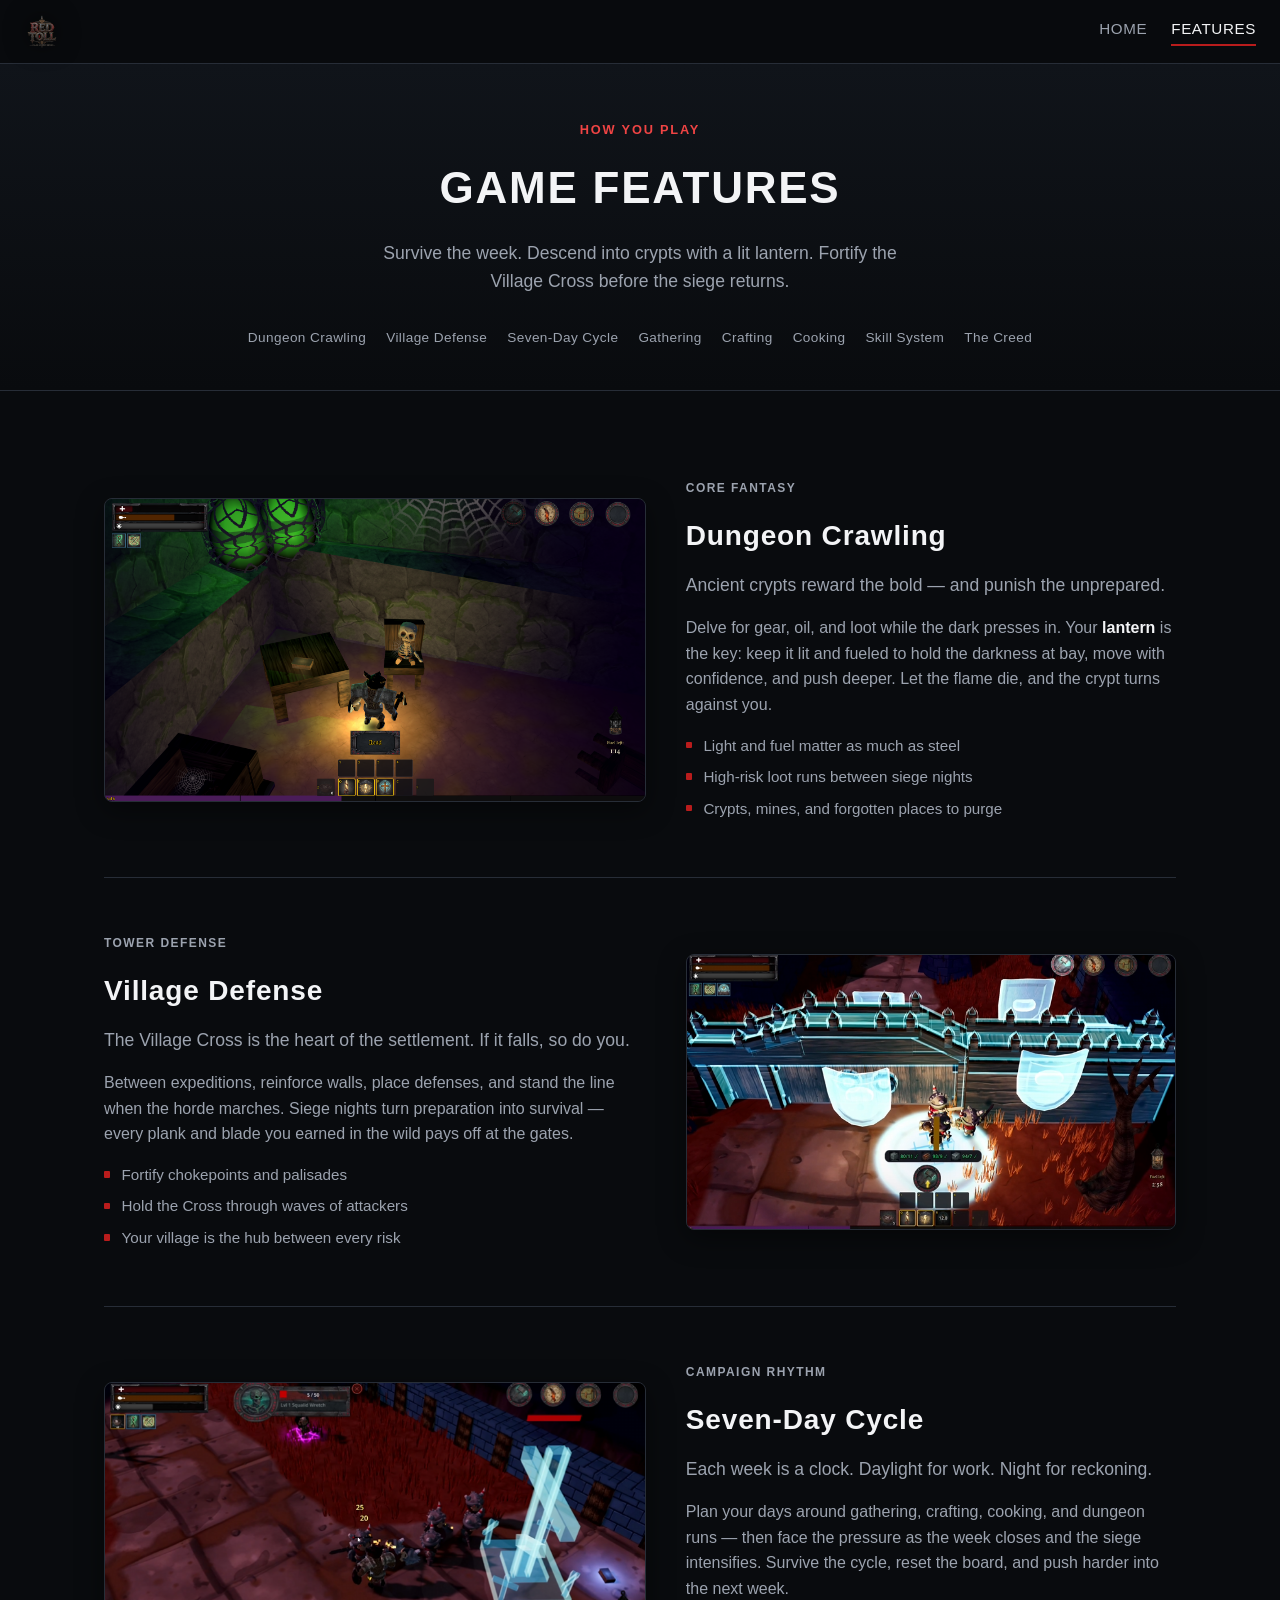
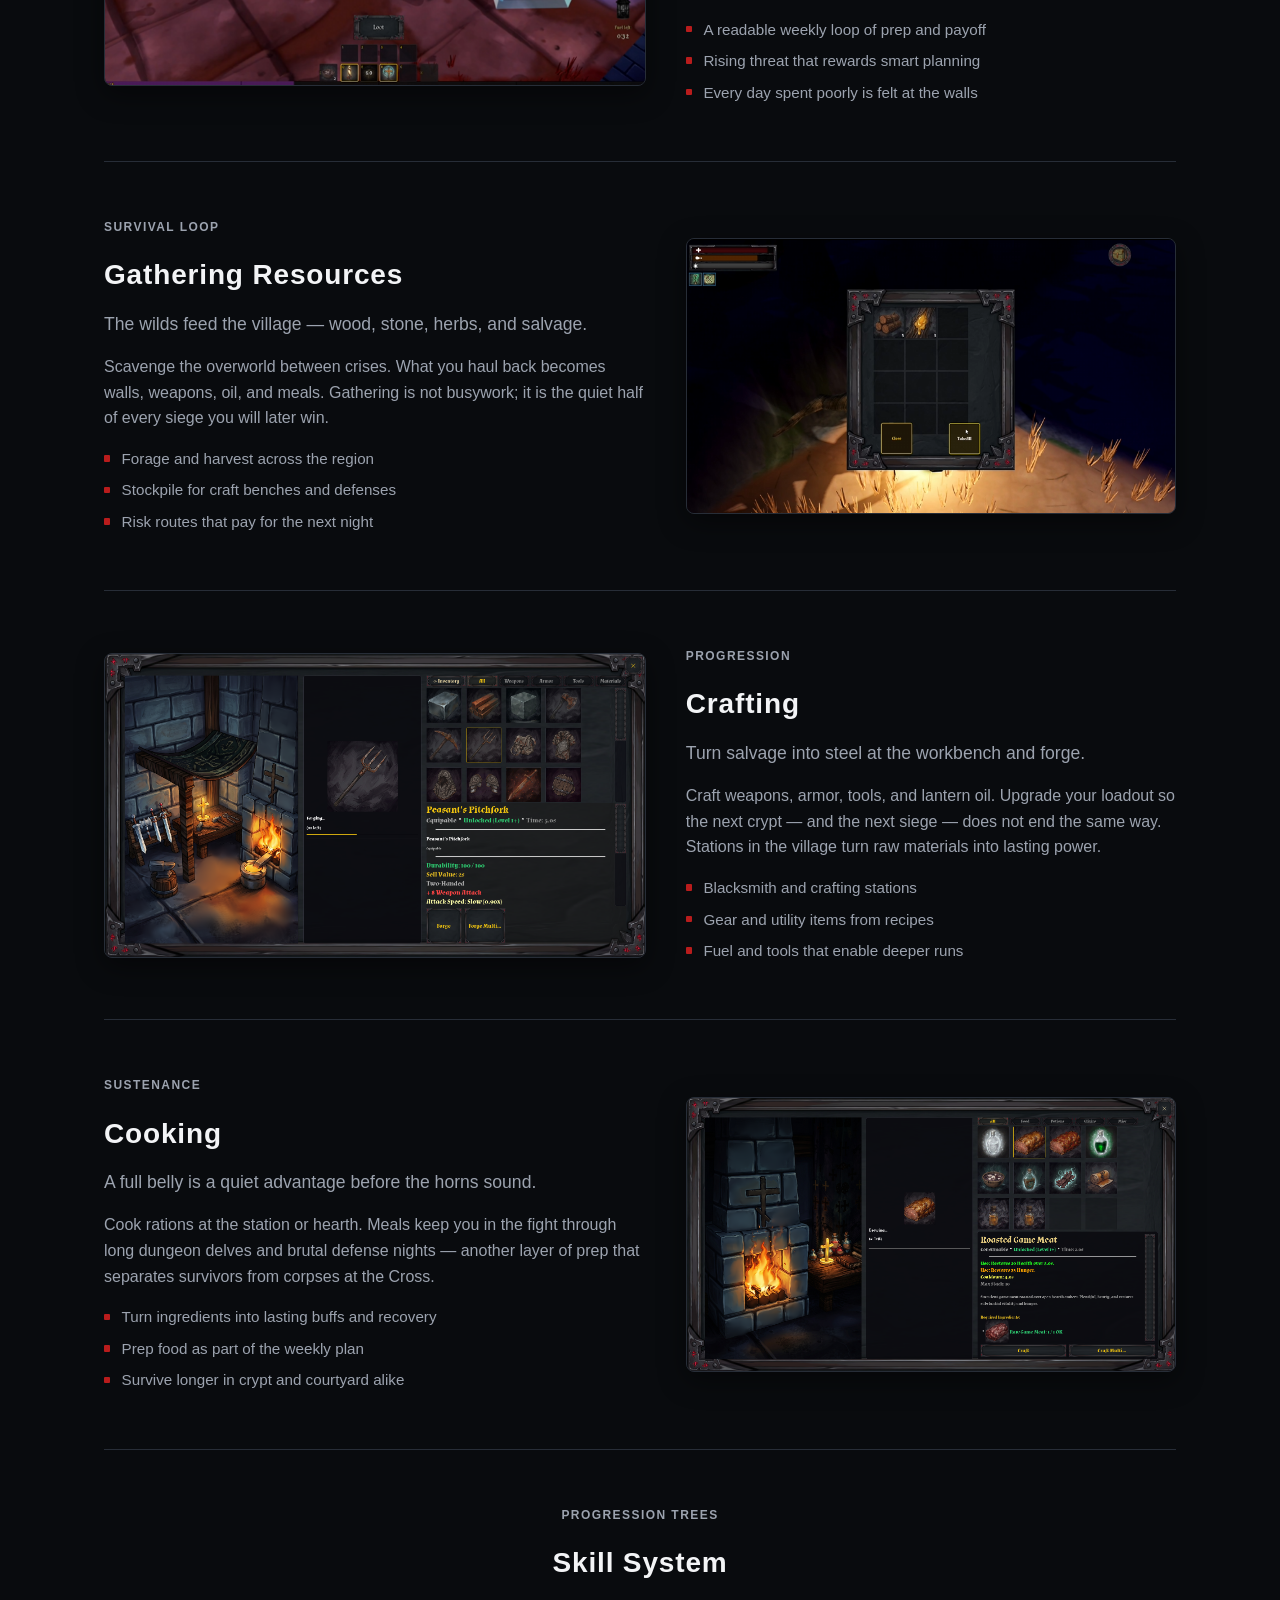
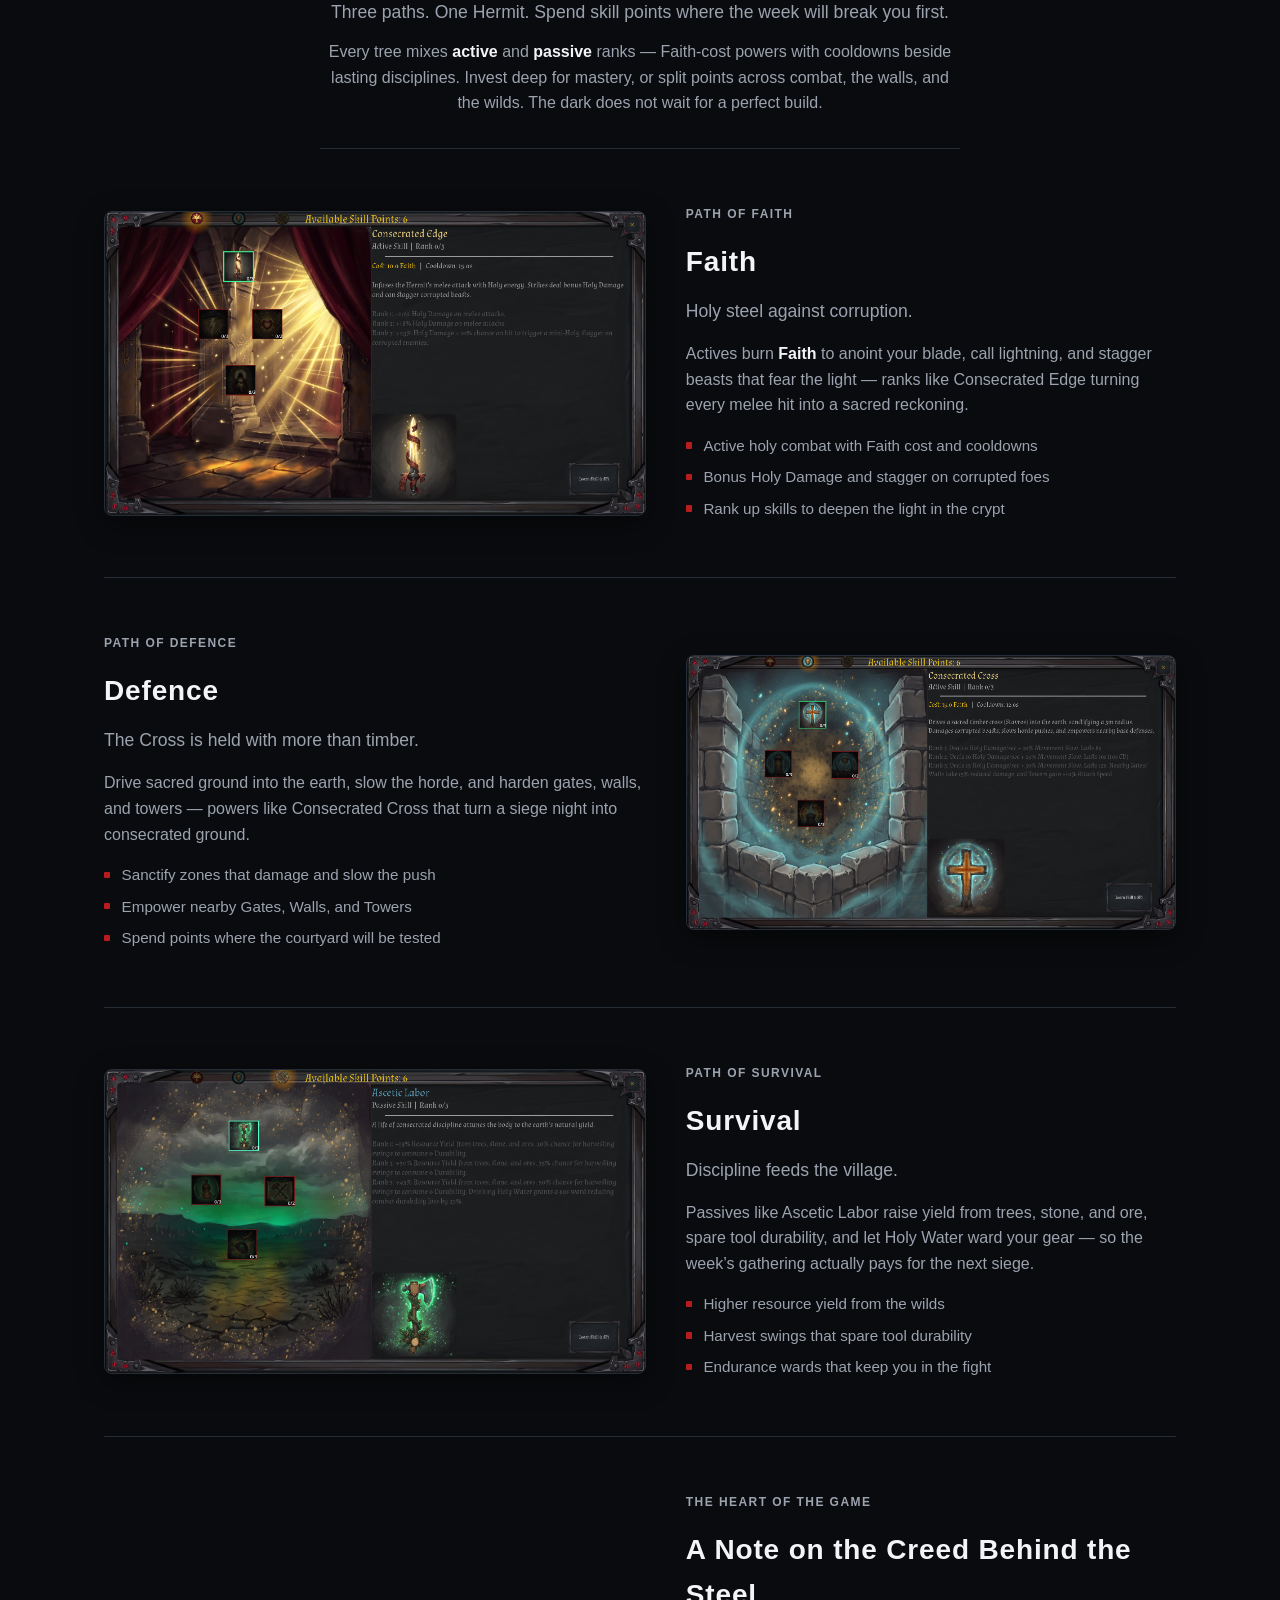
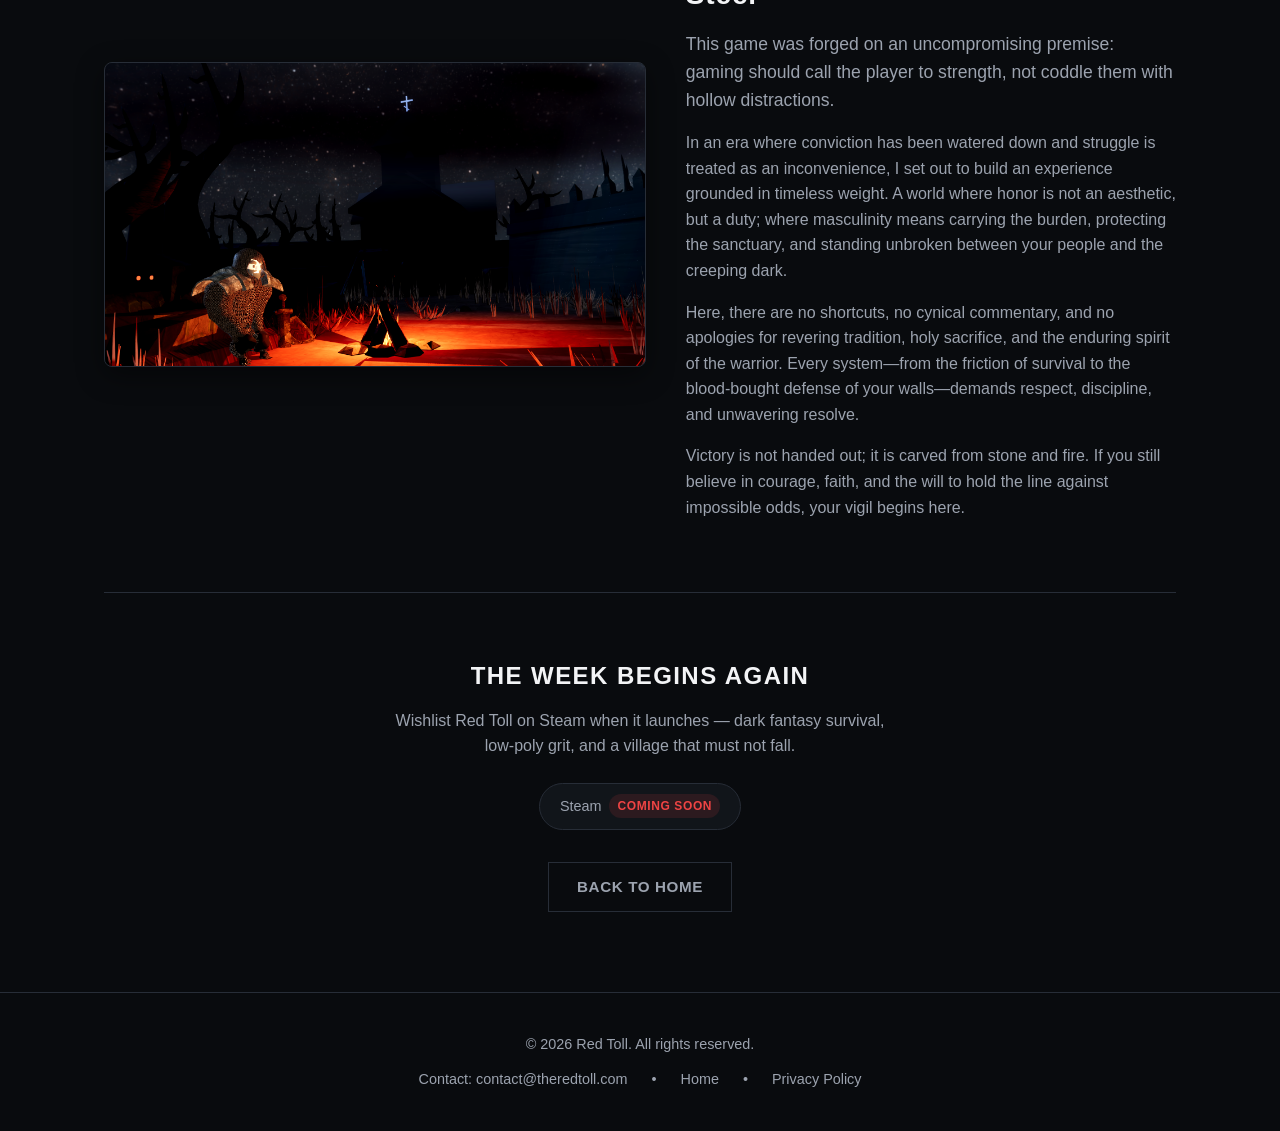
==== commit e75e2003: "Match skill tree screenshots to feature-row layout. Use the same side-by-side 16:9 media arrangement" ====
--- a/features.html
+++ b/features.html
@@ -142,62 +142,61 @@
       </div>
     </section>
 
-    <section id="skill-system" class="skill-system">
-      <div class="skill-system-intro">
-        <p class="feature-kicker">Progression Trees</p>
-        <h2>Skill System</h2>
-        <p class="feature-lead">Three paths. One Hermit. Spend skill points where the week will break you first.</p>
-        <p>Every tree mixes <strong>active</strong> and <strong>passive</strong> ranks — Faith-cost powers with cooldowns beside lasting disciplines. Invest deep for mastery, or split points across combat, the walls, and the wilds. The dark does not wait for a perfect build.</p>
-      </div>
-
-      <div class="skill-paths">
-        <article class="skill-path">
-          <div class="skill-path-media">
-            <img src="images/features/skill-faith.png" alt="Faith skill tree in Red Toll — Consecrated Edge and holy combat ranks">
-          </div>
-          <div class="skill-path-copy">
-            <p class="feature-kicker">Path of Faith</p>
-            <h3>Faith</h3>
-            <p>Holy steel against corruption. Actives burn <strong>Faith</strong> to anoint your blade, call lightning, and stagger beasts that fear the light — ranks like Consecrated Edge turning every melee hit into a sacred reckoning.</p>
-            <ul class="feature-points">
-              <li>Active holy combat with Faith cost and cooldowns</li>
-              <li>Bonus Holy Damage and stagger on corrupted foes</li>
-              <li>Rank up skills to deepen the light in the crypt</li>
-            </ul>
-          </div>
-        </article>
-
-        <article class="skill-path">
-          <div class="skill-path-media">
-            <img src="images/features/skill-defence.png" alt="Defence skill tree in Red Toll — Consecrated Cross and siege fortification ranks">
-          </div>
-          <div class="skill-path-copy">
-            <p class="feature-kicker">Path of Defence</p>
-            <h3>Defence</h3>
-            <p>The Cross is held with more than timber. Drive sacred ground into the earth, slow the horde, and harden gates, walls, and towers — powers like Consecrated Cross that turn a siege night into consecrated ground.</p>
-            <ul class="feature-points">
-              <li>Sanctify zones that damage and slow the push</li>
-              <li>Empower nearby Gates, Walls, and Towers</li>
-              <li>Spend points where the courtyard will be tested</li>
-            </ul>
-          </div>
-        </article>
-
-        <article class="skill-path">
-          <div class="skill-path-media">
-            <img src="images/features/skill-survival.png" alt="Survival skill tree in Red Toll — Ascetic Labor and wilderness yield ranks">
-          </div>
-          <div class="skill-path-copy">
-            <p class="feature-kicker">Path of Survival</p>
-            <h3>Survival</h3>
-            <p>Discipline feeds the village. Passives like Ascetic Labor raise yield from trees, stone, and ore, spare tool durability, and let Holy Water ward your gear — so the week’s gathering actually pays for the next siege.</p>
-            <ul class="feature-points">
-              <li>Higher resource yield from the wilds</li>
-              <li>Harvest swings that spare tool durability</li>
-              <li>Endurance wards that keep you in the fight</li>
-            </ul>
-          </div>
-        </article>
+    <section id="skill-system" class="skill-system-intro">
+      <p class="feature-kicker">Progression Trees</p>
+      <h2>Skill System</h2>
+      <p class="feature-lead">Three paths. One Hermit. Spend skill points where the week will break you first.</p>
+      <p>Every tree mixes <strong>active</strong> and <strong>passive</strong> ranks — Faith-cost powers with cooldowns beside lasting disciplines. Invest deep for mastery, or split points across combat, the walls, and the wilds. The dark does not wait for a perfect build.</p>
+    </section>
+
+    <section class="feature-row">
+      <div class="feature-media">
+        <img src="images/features/skill-faith.png" alt="Faith skill tree in Red Toll — Consecrated Edge and holy combat ranks">
+      </div>
+      <div class="feature-copy">
+        <p class="feature-kicker">Path of Faith</p>
+        <h2>Faith</h2>
+        <p class="feature-lead">Holy steel against corruption.</p>
+        <p>Actives burn <strong>Faith</strong> to anoint your blade, call lightning, and stagger beasts that fear the light — ranks like Consecrated Edge turning every melee hit into a sacred reckoning.</p>
+        <ul class="feature-points">
+          <li>Active holy combat with Faith cost and cooldowns</li>
+          <li>Bonus Holy Damage and stagger on corrupted foes</li>
+          <li>Rank up skills to deepen the light in the crypt</li>
+        </ul>
+      </div>
+    </section>
+
+    <section class="feature-row feature-row-reverse">
+      <div class="feature-media">
+        <img src="images/features/skill-defence.png" alt="Defence skill tree in Red Toll — Consecrated Cross and siege fortification ranks">
+      </div>
+      <div class="feature-copy">
+        <p class="feature-kicker">Path of Defence</p>
+        <h2>Defence</h2>
+        <p class="feature-lead">The Cross is held with more than timber.</p>
+        <p>Drive sacred ground into the earth, slow the horde, and harden gates, walls, and towers — powers like Consecrated Cross that turn a siege night into consecrated ground.</p>
+        <ul class="feature-points">
+          <li>Sanctify zones that damage and slow the push</li>
+          <li>Empower nearby Gates, Walls, and Towers</li>
+          <li>Spend points where the courtyard will be tested</li>
+        </ul>
+      </div>
+    </section>
+
+    <section class="feature-row">
+      <div class="feature-media">
+        <img src="images/features/skill-survival.png" alt="Survival skill tree in Red Toll — Ascetic Labor and wilderness yield ranks">
+      </div>
+      <div class="feature-copy">
+        <p class="feature-kicker">Path of Survival</p>
+        <h2>Survival</h2>
+        <p class="feature-lead">Discipline feeds the village.</p>
+        <p>Passives like Ascetic Labor raise yield from trees, stone, and ore, spare tool durability, and let Holy Water ward your gear — so the week’s gathering actually pays for the next siege.</p>
+        <ul class="feature-points">
+          <li>Higher resource yield from the wilds</li>
+          <li>Harvest swings that spare tool durability</li>
+          <li>Endurance wards that keep you in the fight</li>
+        </ul>
       </div>
     </section>
 
--- a/styles.css
+++ b/styles.css
@@ -380,15 +380,12 @@
   border-radius: 1px;
 }
 
-.skill-system {
-  padding: 3.5rem 0;
-  border-bottom: 1px solid var(--border-color);
-}
-
 .skill-system-intro {
   max-width: 640px;
-  margin: 0 auto 2.75rem;
+  margin: 0 auto;
+  padding: 3.5rem 0 1rem;
   text-align: center;
+  border-bottom: 1px solid var(--border-color);
 }
 
 .skill-system-intro h2 {
@@ -403,56 +400,10 @@
 
 .skill-system-intro p {
   color: var(--text-muted);
+  margin-bottom: 1rem;
 }
 
 .skill-system-intro strong {
-  color: var(--text-main);
-  font-weight: 600;
-}
-
-.skill-paths {
-  display: grid;
-  grid-template-columns: repeat(3, 1fr);
-  gap: 1.5rem;
-}
-
-.skill-path-media {
-  border: 1px solid var(--border-color);
-  border-radius: 8px;
-  overflow: hidden;
-  background: var(--card-bg);
-  aspect-ratio: 16 / 10;
-  box-shadow: 0 8px 28px rgba(0, 0, 0, 0.45);
-  margin-bottom: 1.15rem;
-}
-
-.skill-path-media img {
-  width: 100%;
-  height: 100%;
-  object-fit: cover;
-  object-position: top center;
-  display: block;
-  transition: transform 0.35s ease, filter 0.35s ease;
-}
-
-.skill-path:hover .skill-path-media img {
-  transform: scale(1.03);
-  filter: brightness(1.08);
-}
-
-.skill-path-copy h3 {
-  font-size: 1.35rem;
-  letter-spacing: 0.03em;
-  margin-bottom: 0.65rem;
-}
-
-.skill-path-copy p {
-  color: var(--text-muted);
-  margin-bottom: 1rem;
-  font-size: 0.95rem;
-}
-
-.skill-path-copy strong {
   color: var(--text-main);
   font-weight: 600;
 }
@@ -645,17 +596,6 @@
   font-weight: 500;
 }
 
-@media (max-width: 960px) {
-  .skill-paths {
-    grid-template-columns: 1fr;
-    gap: 2.25rem;
-  }
-
-  .skill-path-media {
-    aspect-ratio: 16 / 9;
-  }
-}
-
 @media (max-width: 860px) {
   .feature-row,
   .feature-row-reverse {
@@ -669,8 +609,8 @@
     order: unset;
   }
 
-  .skill-system {
-    padding: 2.5rem 0;
+  .skill-system-intro {
+    padding: 2.5rem 0 0.75rem;
   }
 
   .lightbox-prev {
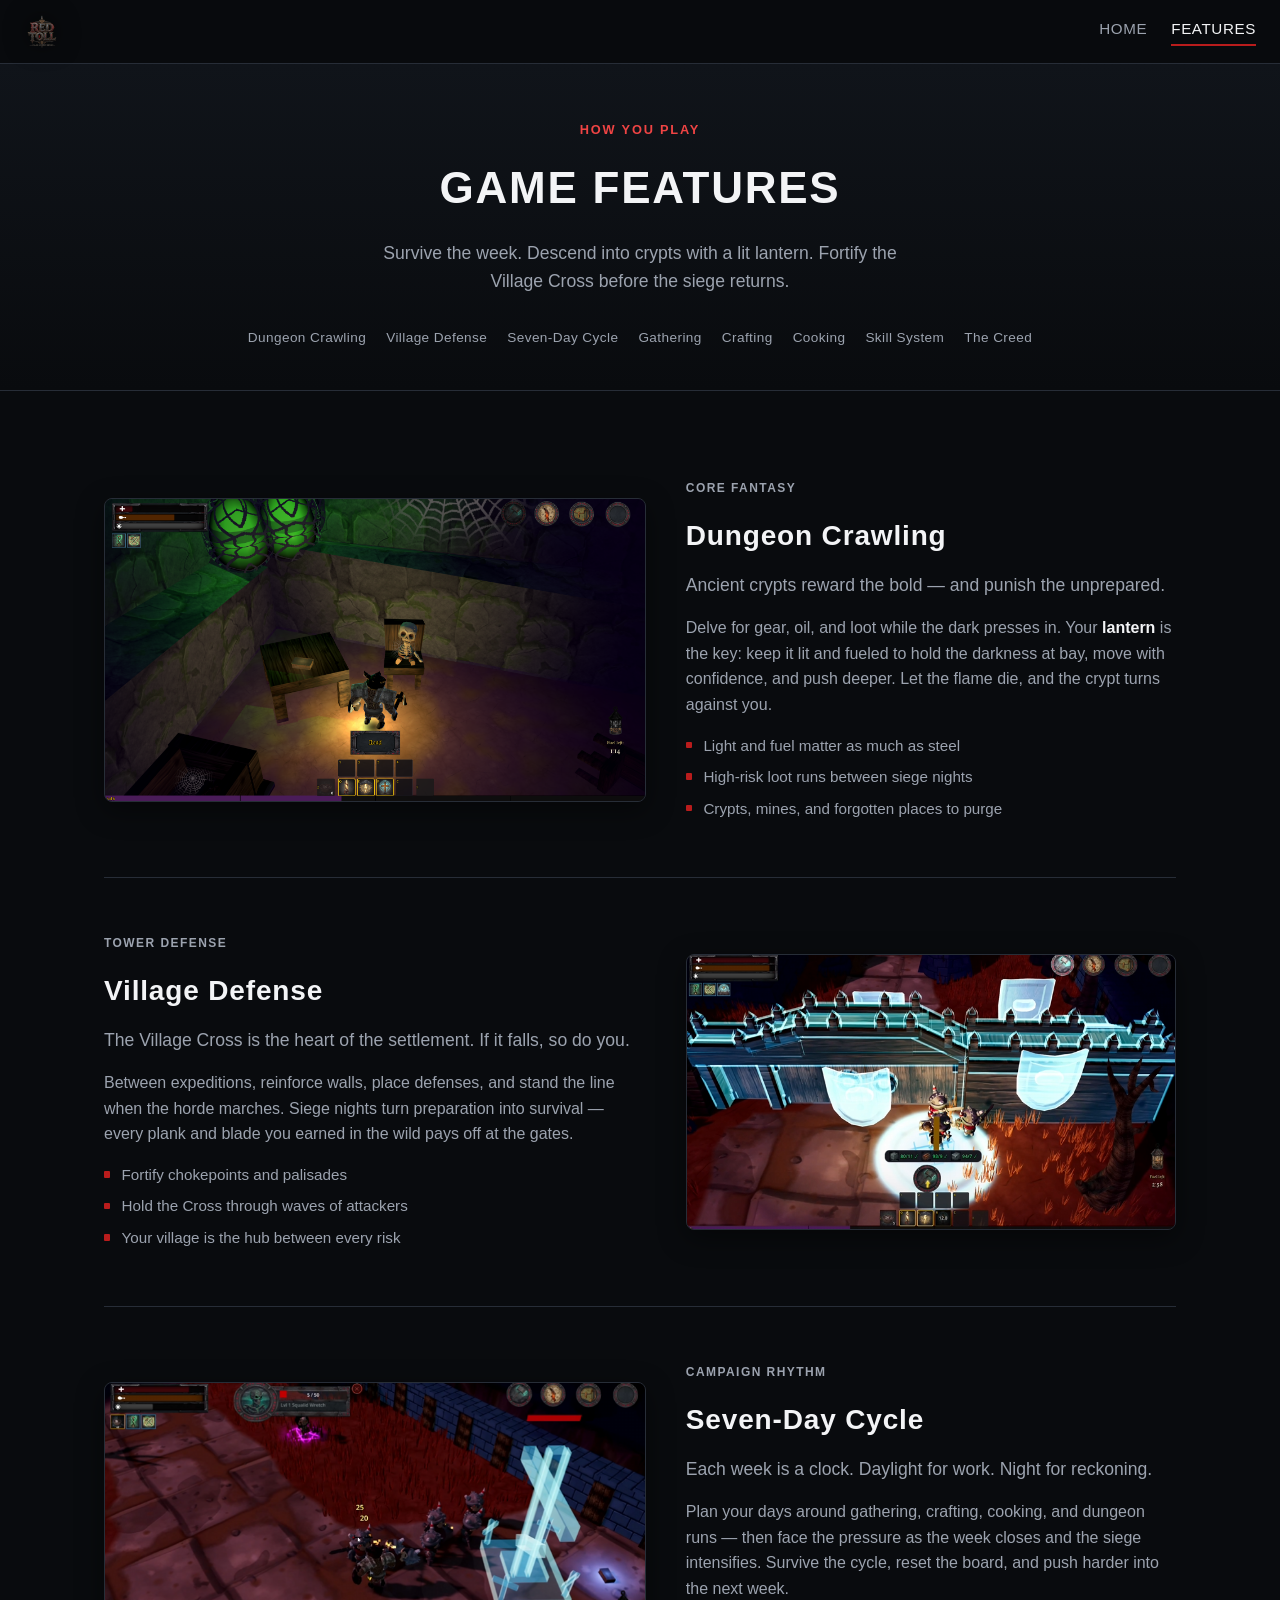
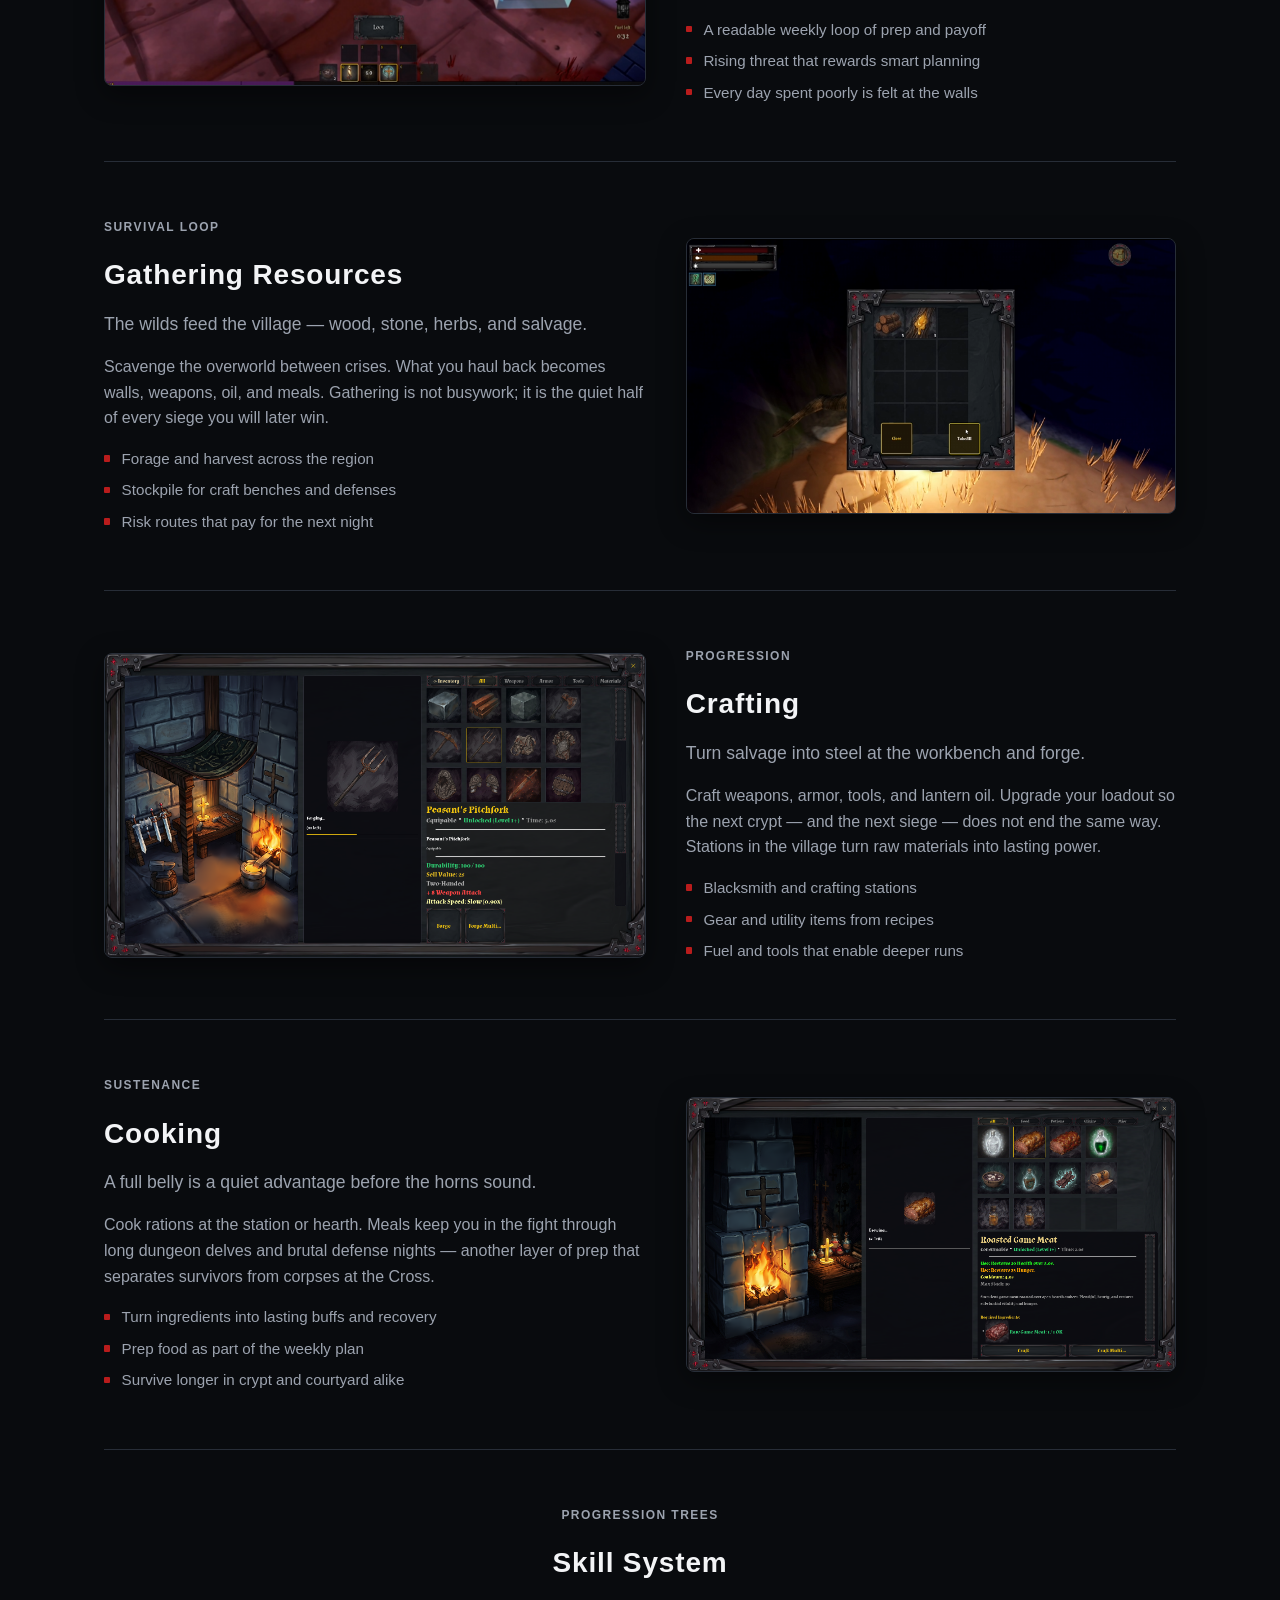
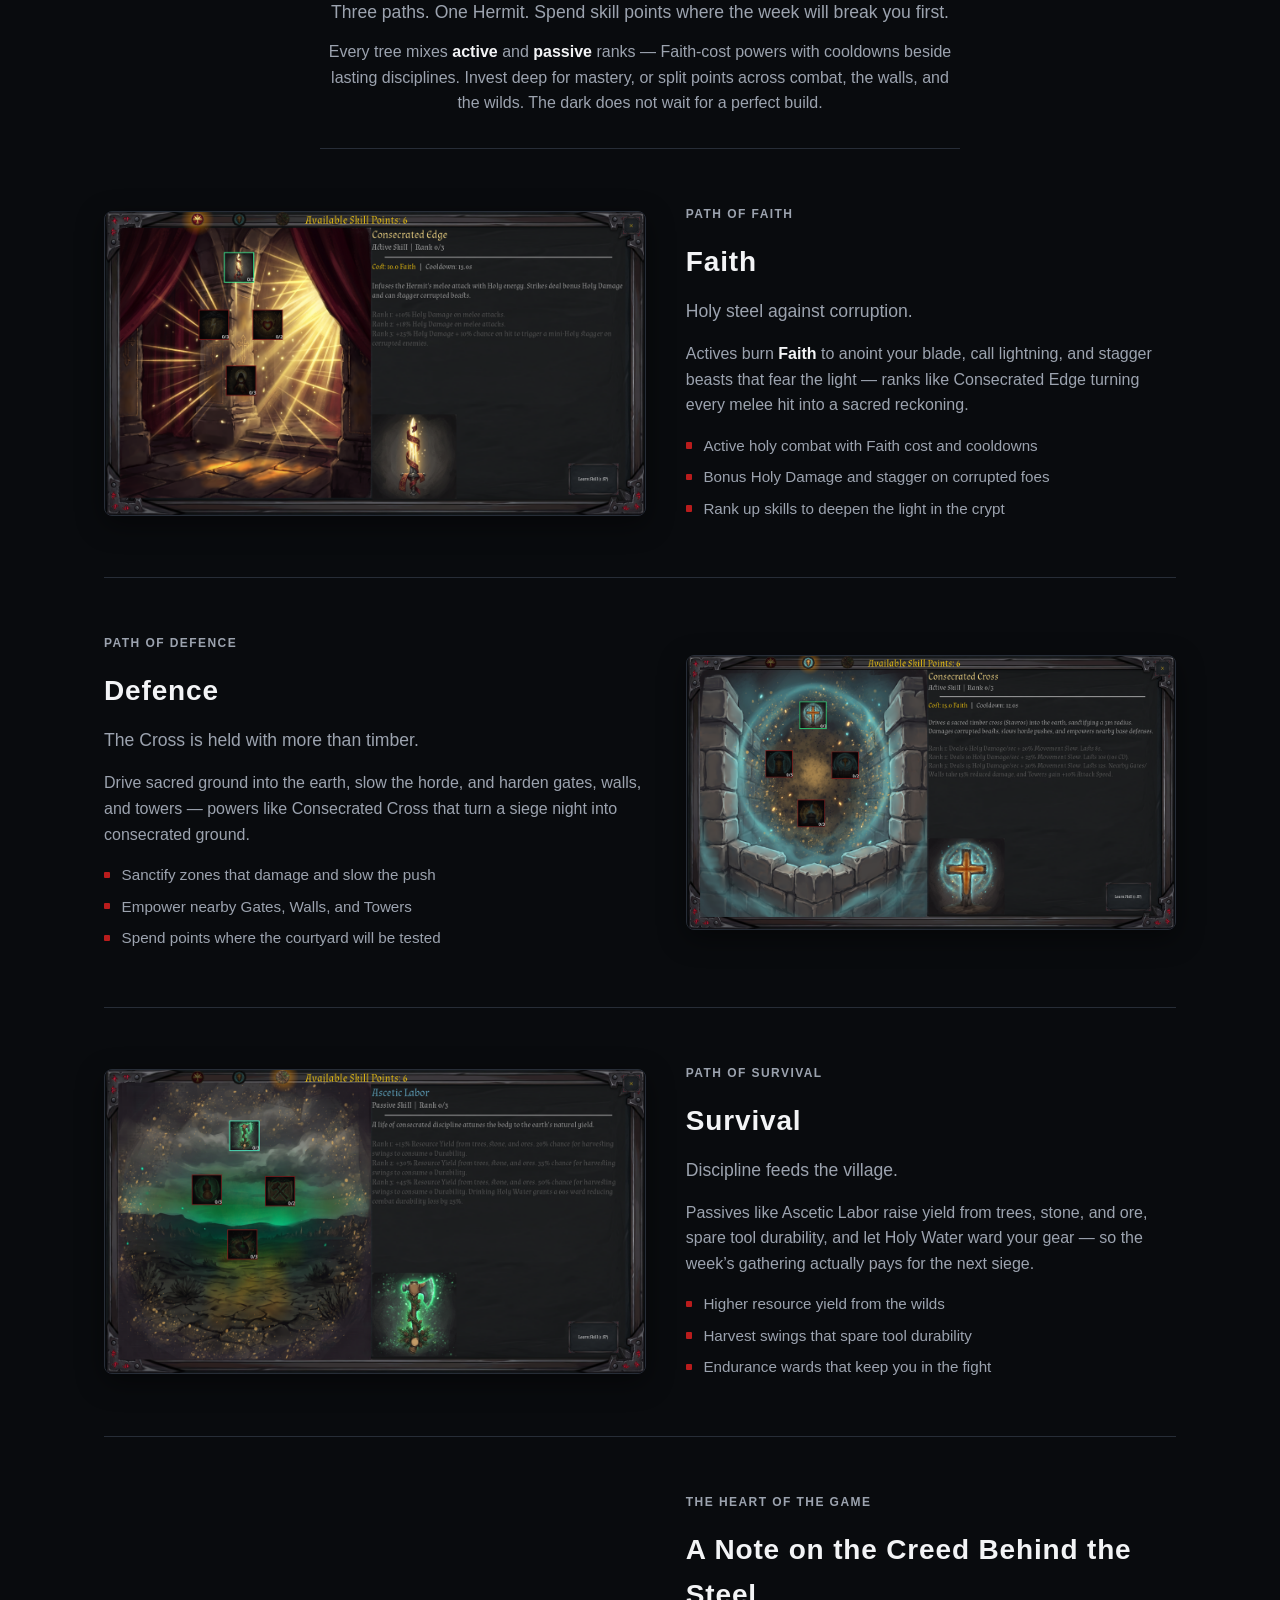
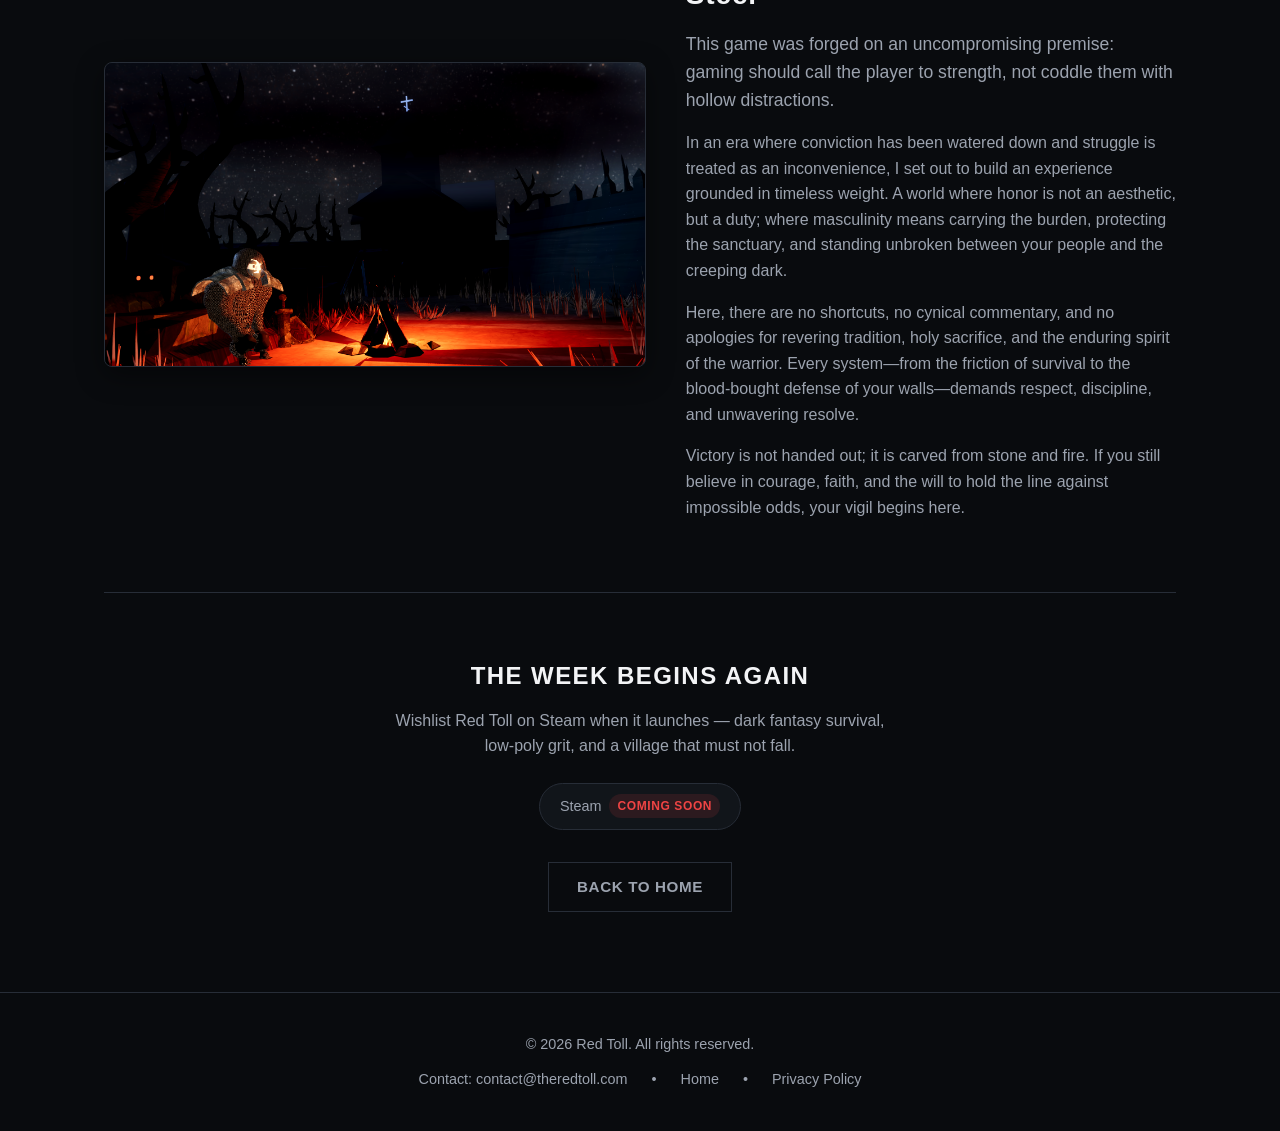
==== commit 6cd9d0b4: "Make skill tree images static and openable in lightbox. Remove hover motion, serve sharper downscale" ====
--- a/features.html
+++ b/features.html
@@ -150,7 +150,7 @@
     </section>
 
     <section class="feature-row">
-      <div class="feature-media">
+      <div class="feature-media feature-media-skill" role="button" tabindex="0" onclick="openSkillLightbox(0)" onkeydown="if(event.key==='Enter'||event.key===' '){event.preventDefault();openSkillLightbox(0)}" aria-label="Open Faith skill tree fullscreen">
         <img src="images/features/skill-faith.png" alt="Faith skill tree in Red Toll — Consecrated Edge and holy combat ranks">
       </div>
       <div class="feature-copy">
@@ -167,7 +167,7 @@
     </section>
 
     <section class="feature-row feature-row-reverse">
-      <div class="feature-media">
+      <div class="feature-media feature-media-skill" role="button" tabindex="0" onclick="openSkillLightbox(1)" onkeydown="if(event.key==='Enter'||event.key===' '){event.preventDefault();openSkillLightbox(1)}" aria-label="Open Defence skill tree fullscreen">
         <img src="images/features/skill-defence.png" alt="Defence skill tree in Red Toll — Consecrated Cross and siege fortification ranks">
       </div>
       <div class="feature-copy">
@@ -184,7 +184,7 @@
     </section>
 
     <section class="feature-row">
-      <div class="feature-media">
+      <div class="feature-media feature-media-skill" role="button" tabindex="0" onclick="openSkillLightbox(2)" onkeydown="if(event.key==='Enter'||event.key===' '){event.preventDefault();openSkillLightbox(2)}" aria-label="Open Survival skill tree fullscreen">
         <img src="images/features/skill-survival.png" alt="Survival skill tree in Red Toll — Ascetic Labor and wilderness yield ranks">
       </div>
       <div class="feature-copy">
@@ -224,6 +224,15 @@
     </section>
 
   </main>
+
+  <div id="lightbox" class="lightbox-modal" onclick="onBackdropClick(event)">
+    <button class="lightbox-btn lightbox-close" onclick="closeLightbox()" aria-label="Close">&times;</button>
+    <button class="lightbox-btn lightbox-prev" onclick="changeImage(-1)" aria-label="Previous">&#10094;</button>
+    <div class="lightbox-img-wrapper">
+      <img id="lightbox-image" src="" alt="Skill tree screenshot">
+    </div>
+    <button class="lightbox-btn lightbox-next" onclick="changeImage(1)" aria-label="Next">&#10095;</button>
+  </div>
 
   <div id="privacy-modal" class="privacy-modal" onclick="onPrivacyBackdropClick(event)">
     <div class="privacy-box">
--- a/styles.css
+++ b/styles.css
@@ -322,6 +322,25 @@
   height: 100%;
   object-fit: cover;
   display: block;
+}
+
+.feature-media-skill {
+  cursor: zoom-in;
+}
+
+.feature-media-skill img {
+  object-fit: contain;
+  background: #0a0c10;
+  transform: none;
+  transition: none;
+  filter: none;
+  image-rendering: auto;
+}
+
+.feature-media-skill:hover img,
+.feature-media-skill:focus-within img {
+  transform: none;
+  filter: none;
 }
 
 .feature-kicker {
@@ -449,16 +468,20 @@
 }
 
 .lightbox-img-wrapper {
-  max-width: 88vw;
-  max-height: 85vh;
-  display: flex;
-  justify-content: center;
-  align-items: center;
+  max-width: 92vw;
+  max-height: 90vh;
+  overflow: auto;
+  display: flex;
+  justify-content: center;
+  align-items: flex-start;
+  padding: 0.5rem;
 }
 
 .lightbox-img-wrapper img {
-  max-width: 100%;
-  max-height: 85vh;
+  max-width: min(100%, 1600px);
+  width: auto;
+  height: auto;
+  max-height: none;
   border-radius: 8px;
   box-shadow: 0 10px 40px rgba(0, 0, 0, 0.9);
   border: 1px solid var(--border-color);
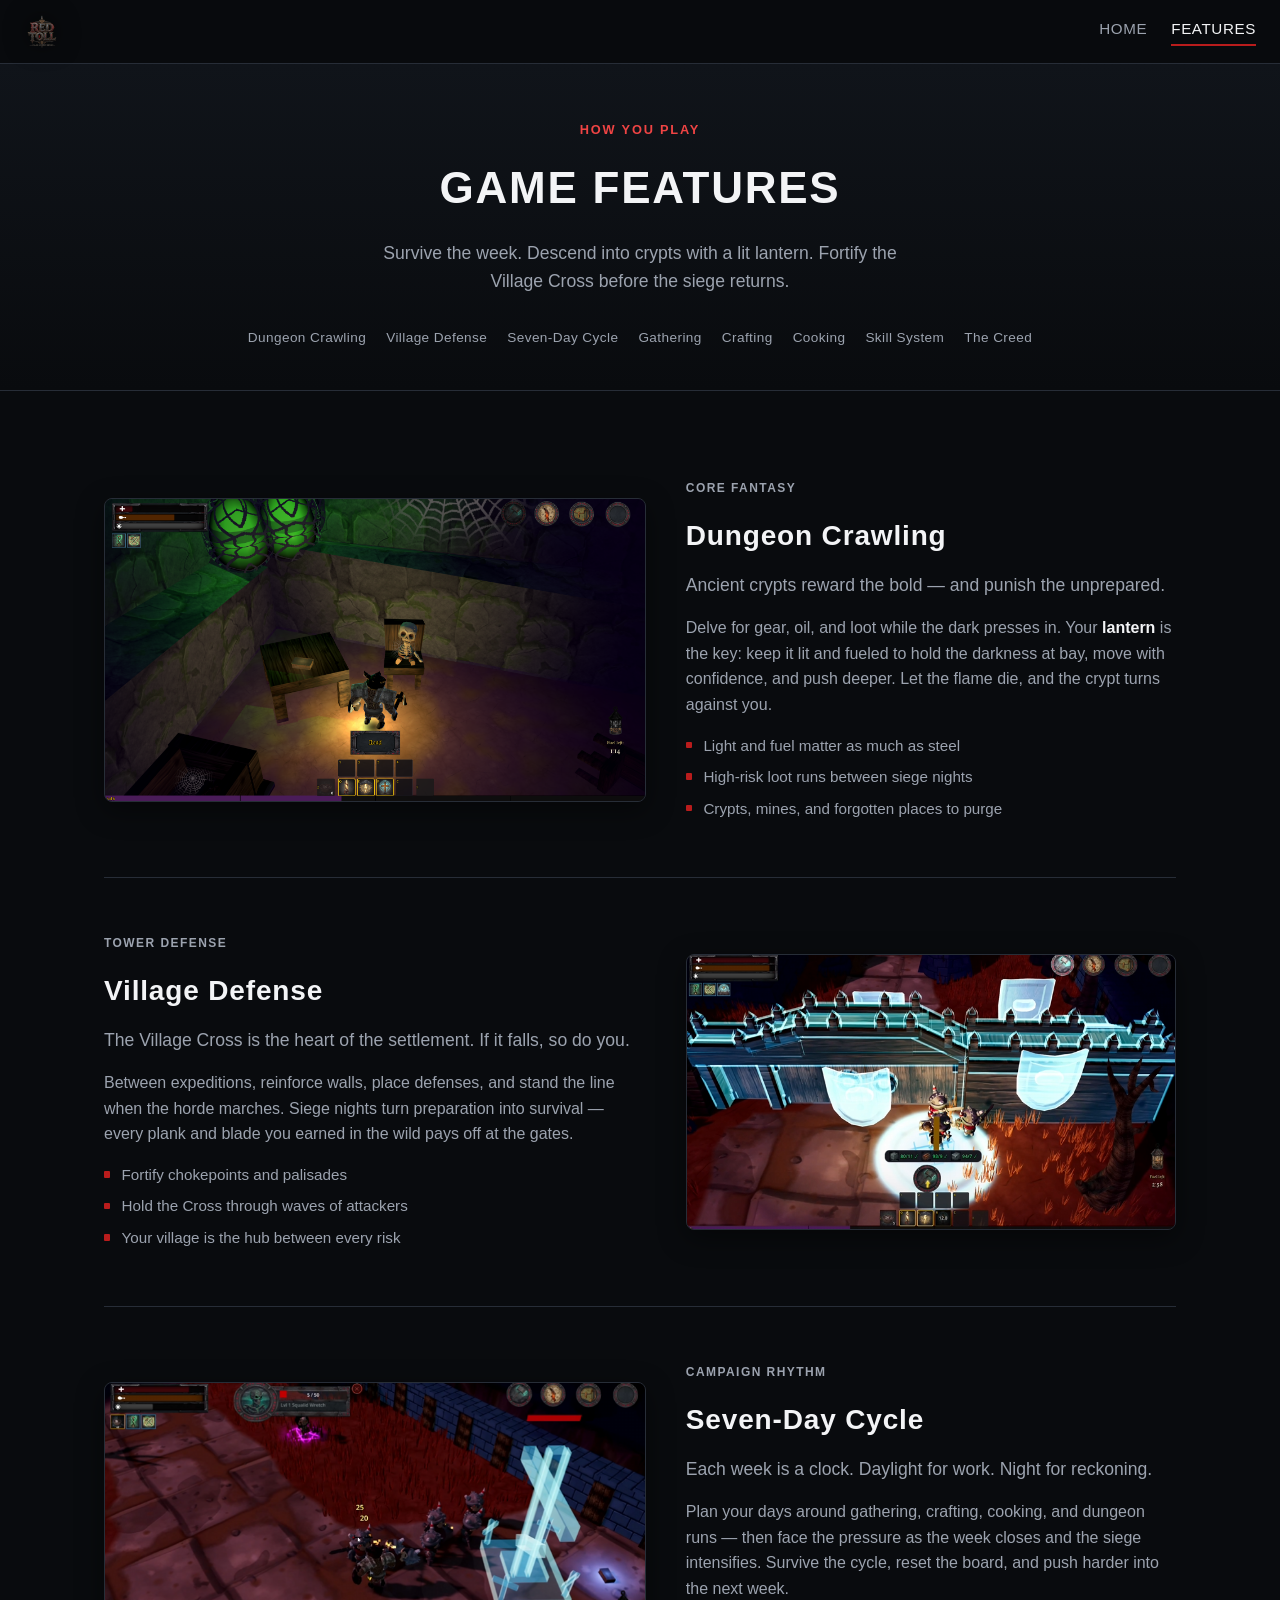
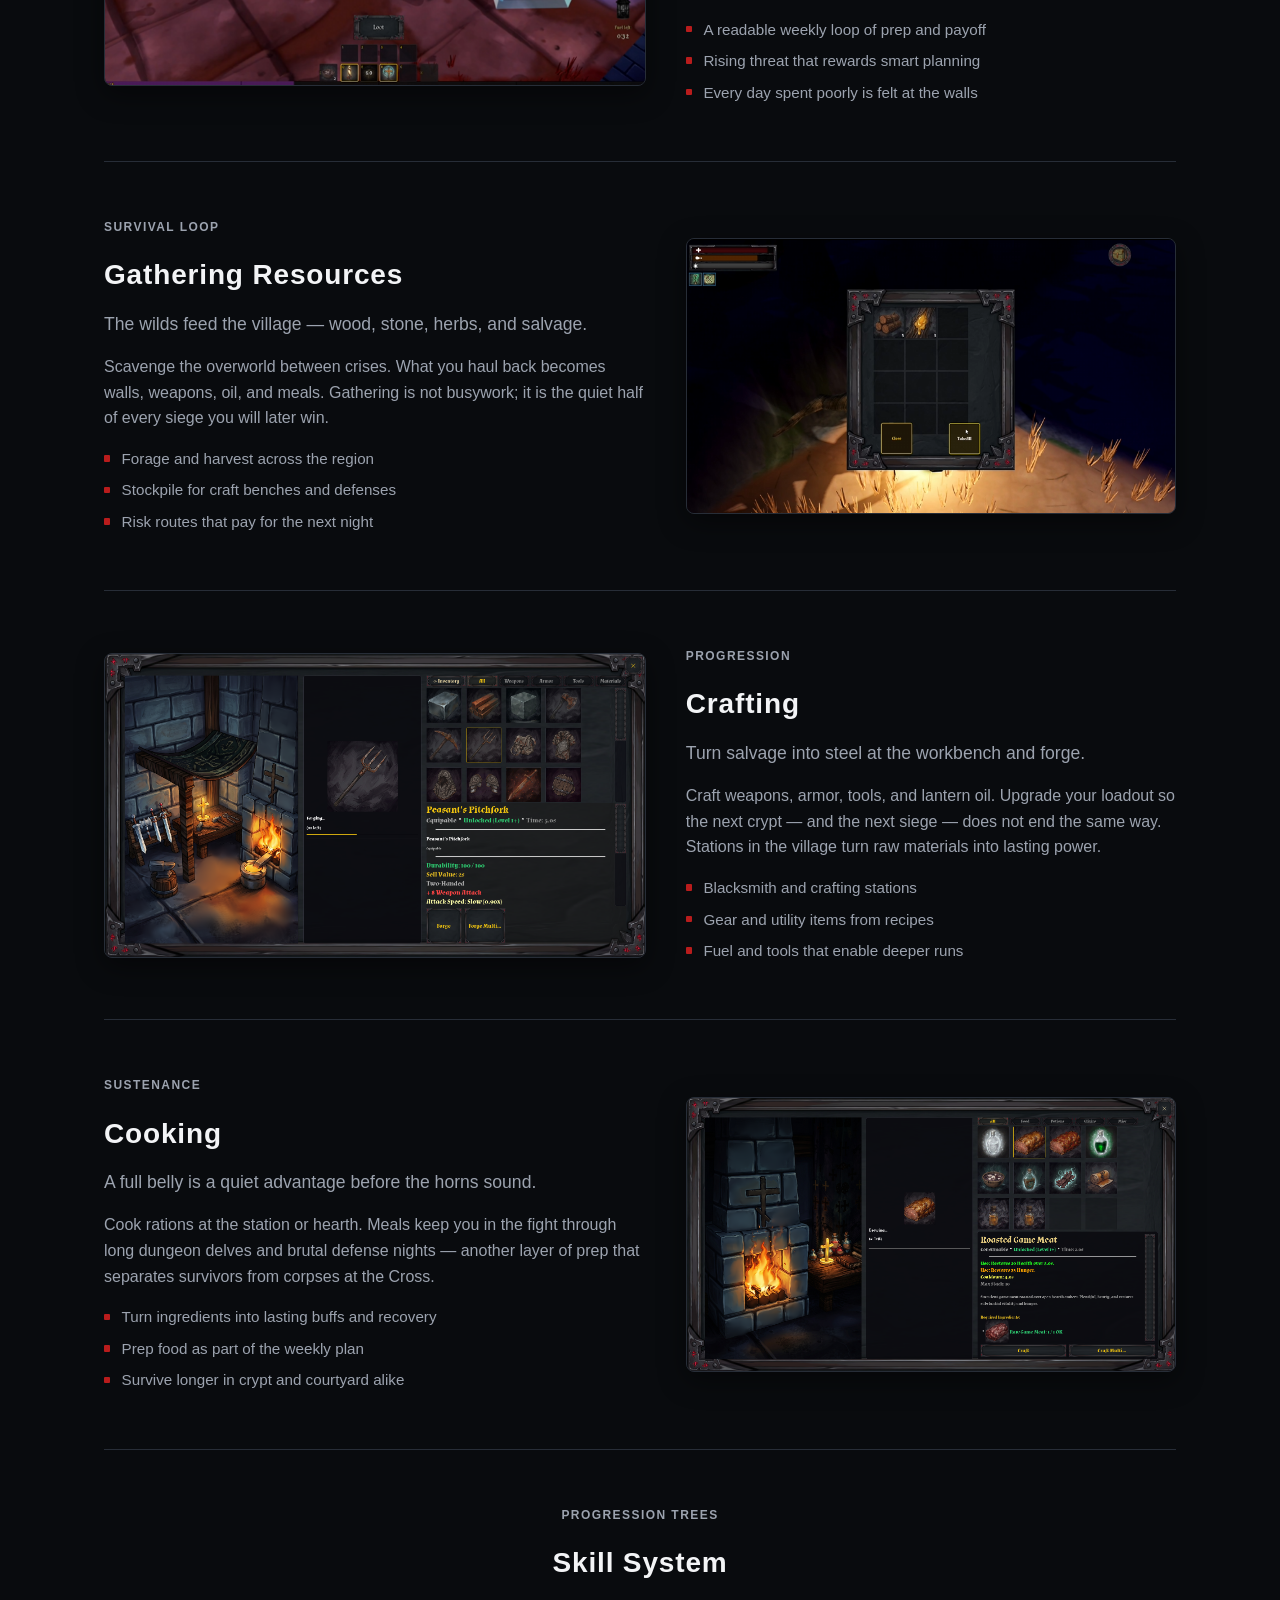
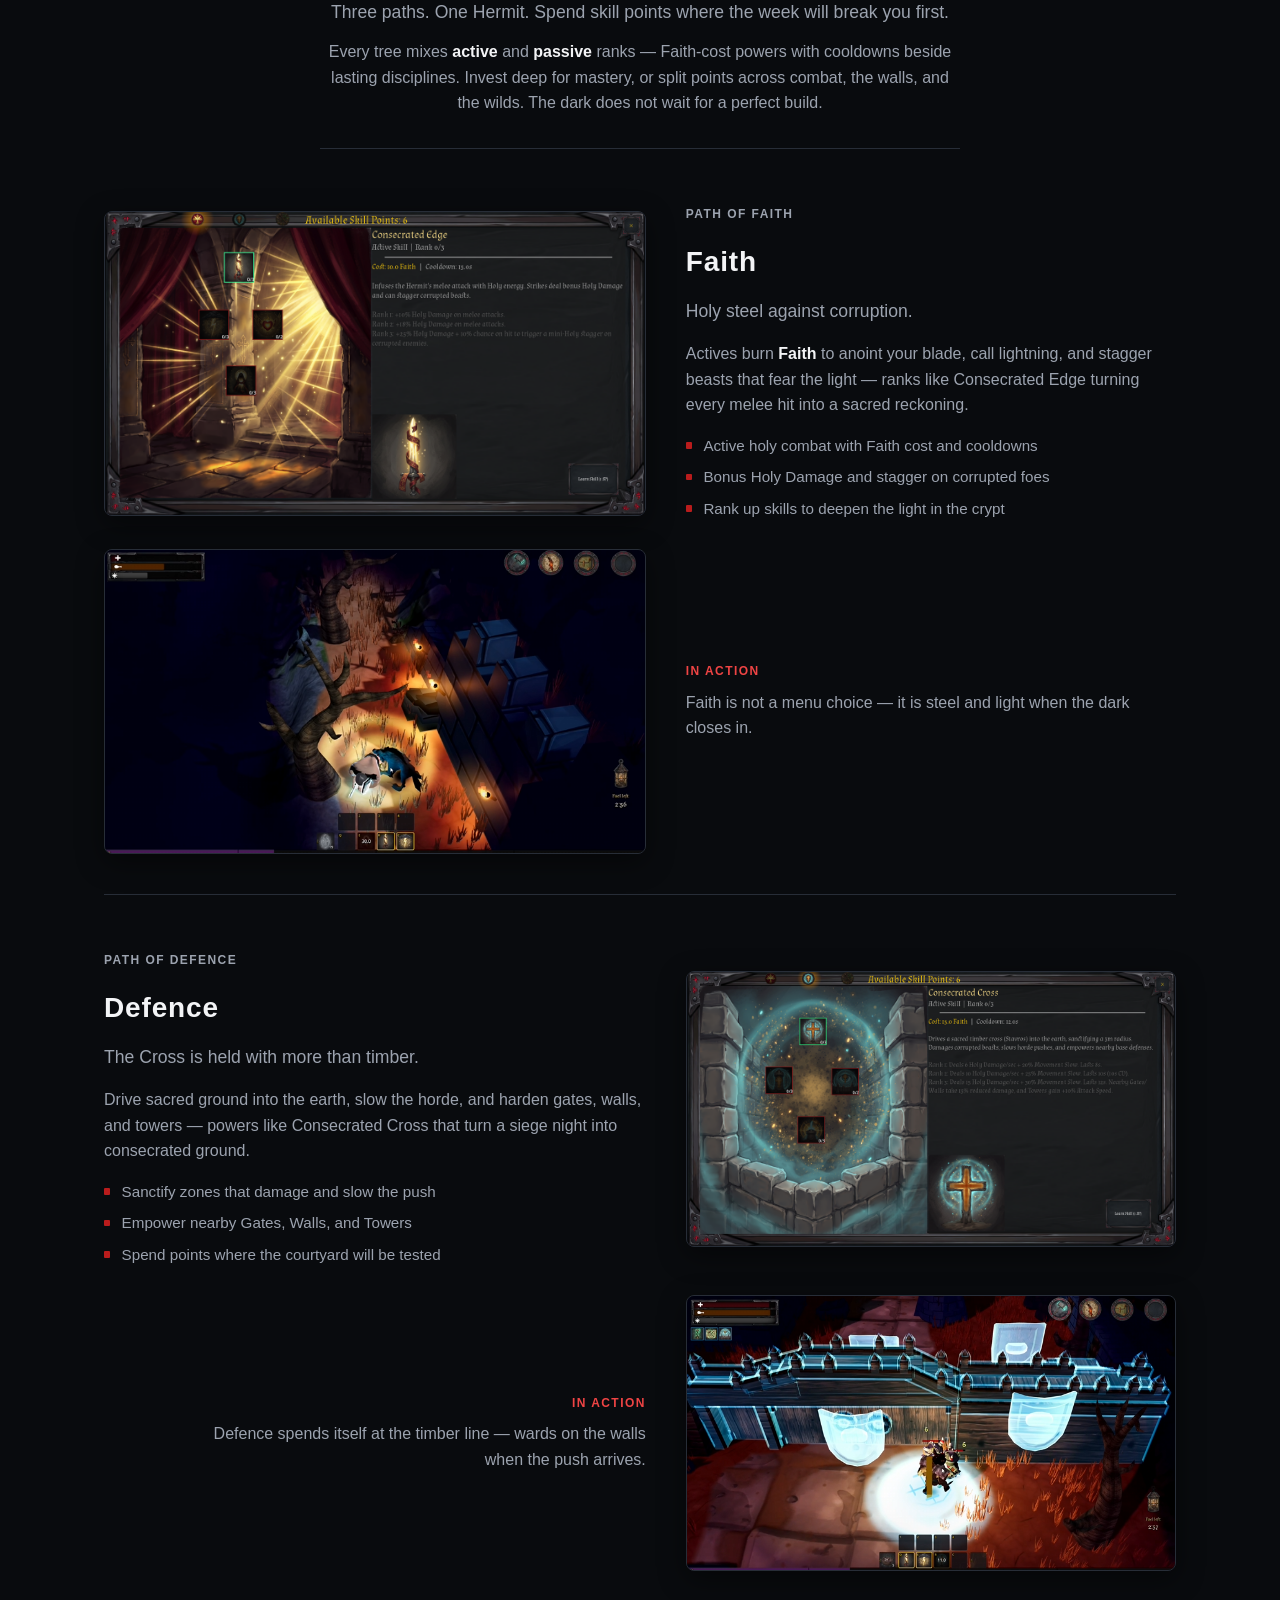
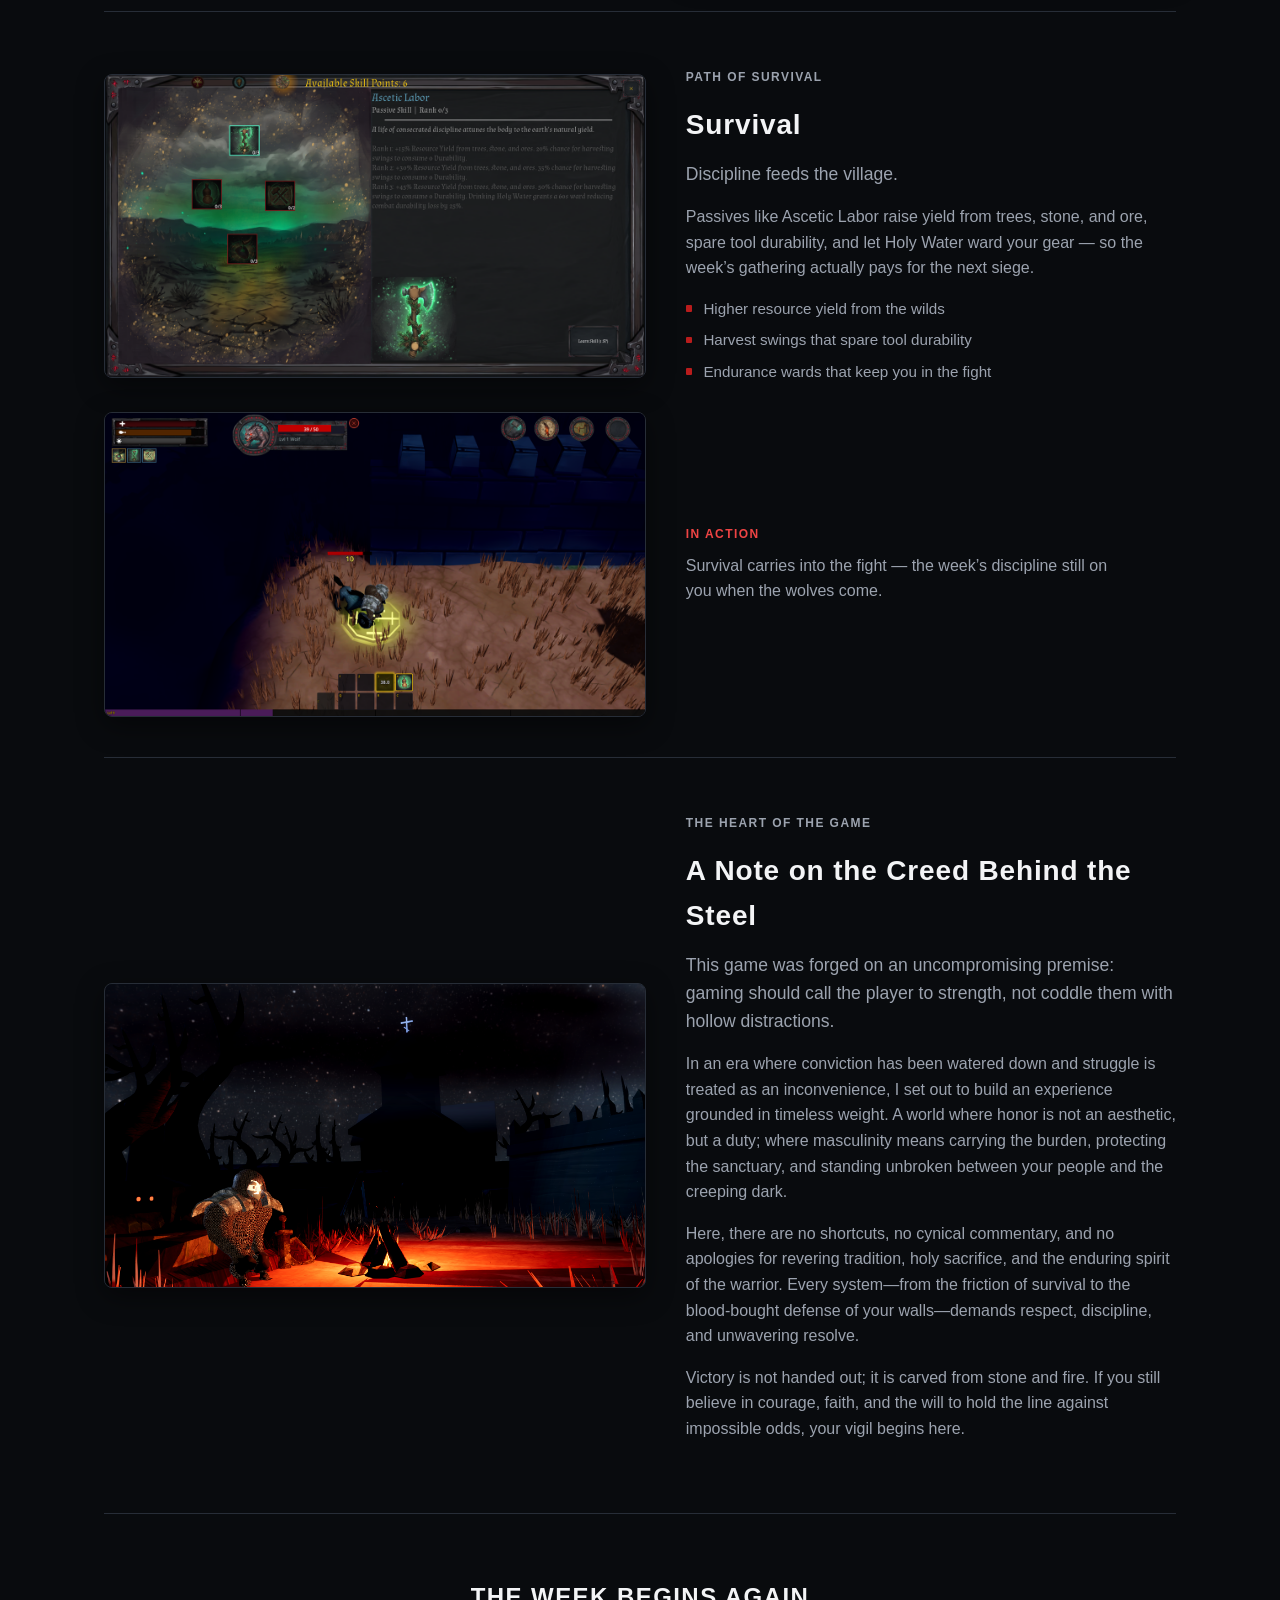
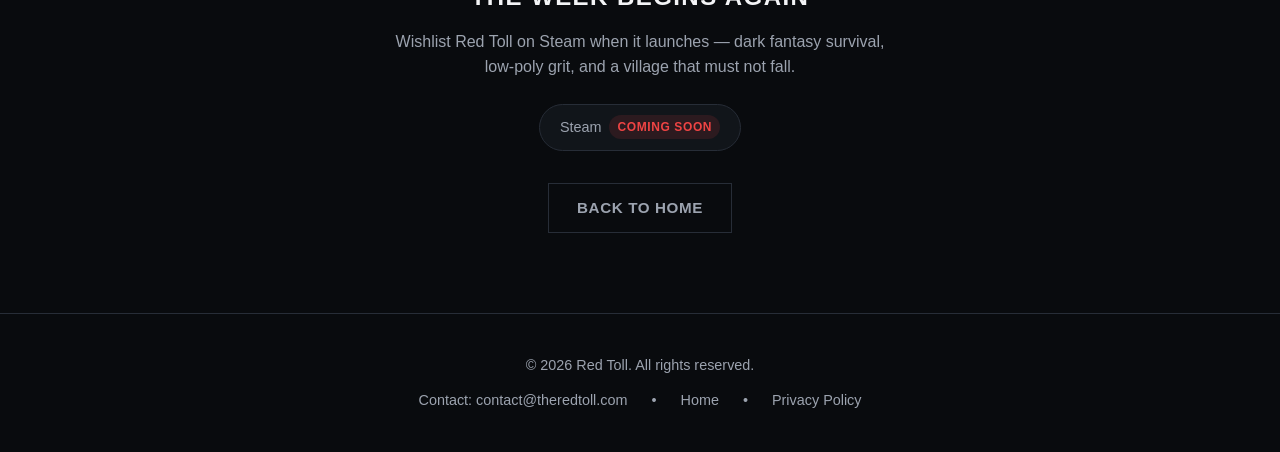
==== commit 4d1d19a0: "Add in-action skill screenshots under each skill path. Show Faith, Defence, and Survival abilities i" ====
--- a/features.html
+++ b/features.html
@@ -149,55 +149,88 @@
       <p>Every tree mixes <strong>active</strong> and <strong>passive</strong> ranks — Faith-cost powers with cooldowns beside lasting disciplines. Invest deep for mastery, or split points across combat, the walls, and the wilds. The dark does not wait for a perfect build.</p>
     </section>
 
-    <section class="feature-row">
-      <div class="feature-media feature-media-skill" role="button" tabindex="0" onclick="openSkillLightbox(0)" onkeydown="if(event.key==='Enter'||event.key===' '){event.preventDefault();openSkillLightbox(0)}" aria-label="Open Faith skill tree fullscreen">
-        <img src="images/features/skill-faith.png" alt="Faith skill tree in Red Toll — Consecrated Edge and holy combat ranks">
-      </div>
-      <div class="feature-copy">
-        <p class="feature-kicker">Path of Faith</p>
-        <h2>Faith</h2>
-        <p class="feature-lead">Holy steel against corruption.</p>
-        <p>Actives burn <strong>Faith</strong> to anoint your blade, call lightning, and stagger beasts that fear the light — ranks like Consecrated Edge turning every melee hit into a sacred reckoning.</p>
-        <ul class="feature-points">
-          <li>Active holy combat with Faith cost and cooldowns</li>
-          <li>Bonus Holy Damage and stagger on corrupted foes</li>
-          <li>Rank up skills to deepen the light in the crypt</li>
-        </ul>
-      </div>
-    </section>
-
-    <section class="feature-row feature-row-reverse">
-      <div class="feature-media feature-media-skill" role="button" tabindex="0" onclick="openSkillLightbox(1)" onkeydown="if(event.key==='Enter'||event.key===' '){event.preventDefault();openSkillLightbox(1)}" aria-label="Open Defence skill tree fullscreen">
-        <img src="images/features/skill-defence.png" alt="Defence skill tree in Red Toll — Consecrated Cross and siege fortification ranks">
-      </div>
-      <div class="feature-copy">
-        <p class="feature-kicker">Path of Defence</p>
-        <h2>Defence</h2>
-        <p class="feature-lead">The Cross is held with more than timber.</p>
-        <p>Drive sacred ground into the earth, slow the horde, and harden gates, walls, and towers — powers like Consecrated Cross that turn a siege night into consecrated ground.</p>
-        <ul class="feature-points">
-          <li>Sanctify zones that damage and slow the push</li>
-          <li>Empower nearby Gates, Walls, and Towers</li>
-          <li>Spend points where the courtyard will be tested</li>
-        </ul>
-      </div>
-    </section>
-
-    <section class="feature-row">
-      <div class="feature-media feature-media-skill" role="button" tabindex="0" onclick="openSkillLightbox(2)" onkeydown="if(event.key==='Enter'||event.key===' '){event.preventDefault();openSkillLightbox(2)}" aria-label="Open Survival skill tree fullscreen">
-        <img src="images/features/skill-survival.png" alt="Survival skill tree in Red Toll — Ascetic Labor and wilderness yield ranks">
-      </div>
-      <div class="feature-copy">
-        <p class="feature-kicker">Path of Survival</p>
-        <h2>Survival</h2>
-        <p class="feature-lead">Discipline feeds the village.</p>
-        <p>Passives like Ascetic Labor raise yield from trees, stone, and ore, spare tool durability, and let Holy Water ward your gear — so the week’s gathering actually pays for the next siege.</p>
-        <ul class="feature-points">
-          <li>Higher resource yield from the wilds</li>
-          <li>Harvest swings that spare tool durability</li>
-          <li>Endurance wards that keep you in the fight</li>
-        </ul>
-      </div>
+    <section class="skill-path-block">
+      <div class="feature-row">
+        <div class="feature-media feature-media-skill" role="button" tabindex="0" onclick="openSkillLightbox('faith', 0)" onkeydown="if(event.key==='Enter'||event.key===' '){event.preventDefault();openSkillLightbox('faith', 0)}" aria-label="Open Faith skill tree fullscreen">
+          <img src="images/features/skill-faith.png" alt="Faith skill tree in Red Toll — Consecrated Edge and holy combat ranks">
+        </div>
+        <div class="feature-copy">
+          <p class="feature-kicker">Path of Faith</p>
+          <h2>Faith</h2>
+          <p class="feature-lead">Holy steel against corruption.</p>
+          <p>Actives burn <strong>Faith</strong> to anoint your blade, call lightning, and stagger beasts that fear the light — ranks like Consecrated Edge turning every melee hit into a sacred reckoning.</p>
+          <ul class="feature-points">
+            <li>Active holy combat with Faith cost and cooldowns</li>
+            <li>Bonus Holy Damage and stagger on corrupted foes</li>
+            <li>Rank up skills to deepen the light in the crypt</li>
+          </ul>
+        </div>
+      </div>
+      <figure class="skill-show">
+        <div class="feature-media feature-media-skill skill-show-media" role="button" tabindex="0" onclick="openSkillLightbox('faith', 1)" onkeydown="if(event.key==='Enter'||event.key===' '){event.preventDefault();openSkillLightbox('faith', 1)}" aria-label="Open Faith skill in action fullscreen">
+          <img src="images/features/skill-faith-show.png" alt="Faith skill used in combat in Red Toll — holy power against a beast by lantern-light">
+        </div>
+        <figcaption>
+          <span class="feature-kicker">In Action</span>
+          <p>Faith is not a menu choice — it is steel and light when the dark closes in.</p>
+        </figcaption>
+      </figure>
+    </section>
+
+    <section class="skill-path-block">
+      <div class="feature-row feature-row-reverse">
+        <div class="feature-media feature-media-skill" role="button" tabindex="0" onclick="openSkillLightbox('defence', 0)" onkeydown="if(event.key==='Enter'||event.key===' '){event.preventDefault();openSkillLightbox('defence', 0)}" aria-label="Open Defence skill tree fullscreen">
+          <img src="images/features/skill-defence.png" alt="Defence skill tree in Red Toll — Consecrated Cross and siege fortification ranks">
+        </div>
+        <div class="feature-copy">
+          <p class="feature-kicker">Path of Defence</p>
+          <h2>Defence</h2>
+          <p class="feature-lead">The Cross is held with more than timber.</p>
+          <p>Drive sacred ground into the earth, slow the horde, and harden gates, walls, and towers — powers like Consecrated Cross that turn a siege night into consecrated ground.</p>
+          <ul class="feature-points">
+            <li>Sanctify zones that damage and slow the push</li>
+            <li>Empower nearby Gates, Walls, and Towers</li>
+            <li>Spend points where the courtyard will be tested</li>
+          </ul>
+        </div>
+      </div>
+      <figure class="skill-show skill-show-reverse">
+        <div class="feature-media feature-media-skill skill-show-media" role="button" tabindex="0" onclick="openSkillLightbox('defence', 1)" onkeydown="if(event.key==='Enter'||event.key===' '){event.preventDefault();openSkillLightbox('defence', 1)}" aria-label="Open Defence skill in action fullscreen">
+          <img src="images/features/skill-defence-show.png" alt="Defence skill used in Red Toll — wards reinforcing the village walls during a siege">
+        </div>
+        <figcaption>
+          <span class="feature-kicker">In Action</span>
+          <p>Defence spends itself at the timber line — wards on the walls when the push arrives.</p>
+        </figcaption>
+      </figure>
+    </section>
+
+    <section class="skill-path-block">
+      <div class="feature-row">
+        <div class="feature-media feature-media-skill" role="button" tabindex="0" onclick="openSkillLightbox('survival', 0)" onkeydown="if(event.key==='Enter'||event.key===' '){event.preventDefault();openSkillLightbox('survival', 0)}" aria-label="Open Survival skill tree fullscreen">
+          <img src="images/features/skill-survival.png" alt="Survival skill tree in Red Toll — Ascetic Labor and wilderness yield ranks">
+        </div>
+        <div class="feature-copy">
+          <p class="feature-kicker">Path of Survival</p>
+          <h2>Survival</h2>
+          <p class="feature-lead">Discipline feeds the village.</p>
+          <p>Passives like Ascetic Labor raise yield from trees, stone, and ore, spare tool durability, and let Holy Water ward your gear — so the week’s gathering actually pays for the next siege.</p>
+          <ul class="feature-points">
+            <li>Higher resource yield from the wilds</li>
+            <li>Harvest swings that spare tool durability</li>
+            <li>Endurance wards that keep you in the fight</li>
+          </ul>
+        </div>
+      </div>
+      <figure class="skill-show">
+        <div class="feature-media feature-media-skill skill-show-media" role="button" tabindex="0" onclick="openSkillLightbox('survival', 1)" onkeydown="if(event.key==='Enter'||event.key===' '){event.preventDefault();openSkillLightbox('survival', 1)}" aria-label="Open Survival skill in action fullscreen">
+          <img src="images/features/skill-survival-show.png" alt="Survival skill used in Red Toll — endurance and field discipline under lantern-light">
+        </div>
+        <figcaption>
+          <span class="feature-kicker">In Action</span>
+          <p>Survival carries into the fight — the week’s discipline still on you when the wolves come.</p>
+        </figcaption>
+      </figure>
     </section>
 
     <section id="creed" class="feature-row">
--- a/styles.css
+++ b/styles.css
@@ -343,6 +343,56 @@
   filter: none;
 }
 
+.skill-path-block {
+  border-bottom: 1px solid var(--border-color);
+  padding-bottom: 2.5rem;
+}
+
+.skill-path-block .feature-row {
+  border-bottom: none;
+  padding-bottom: 1.75rem;
+}
+
+.skill-show {
+  margin: 0;
+  display: grid;
+  grid-template-columns: 1.05fr 0.95fr;
+  gap: 2.5rem;
+  align-items: center;
+}
+
+.skill-show-reverse .skill-show-media {
+  order: 2;
+}
+
+.skill-show-reverse figcaption {
+  order: 1;
+  justify-self: end;
+  text-align: right;
+}
+
+.skill-show-media {
+  aspect-ratio: 16 / 9;
+}
+
+.skill-show-media img {
+  object-fit: cover;
+}
+
+.skill-show figcaption {
+  max-width: 28rem;
+}
+
+.skill-show figcaption .feature-kicker {
+  display: block;
+}
+
+.skill-show figcaption p {
+  color: var(--text-muted);
+  font-size: 1rem;
+  margin: 0;
+}
+
 .feature-kicker {
   font-size: 0.75rem;
   text-transform: uppercase;
@@ -636,6 +686,22 @@
     padding: 2.5rem 0 0.75rem;
   }
 
+  .skill-path-block {
+    padding-bottom: 2rem;
+  }
+
+  .skill-show {
+    grid-template-columns: 1fr;
+    gap: 1rem;
+  }
+
+  .skill-show-reverse .skill-show-media,
+  .skill-show-reverse figcaption {
+    order: unset;
+    justify-self: stretch;
+    text-align: left;
+  }
+
   .lightbox-prev {
     left: 12px;
   }
